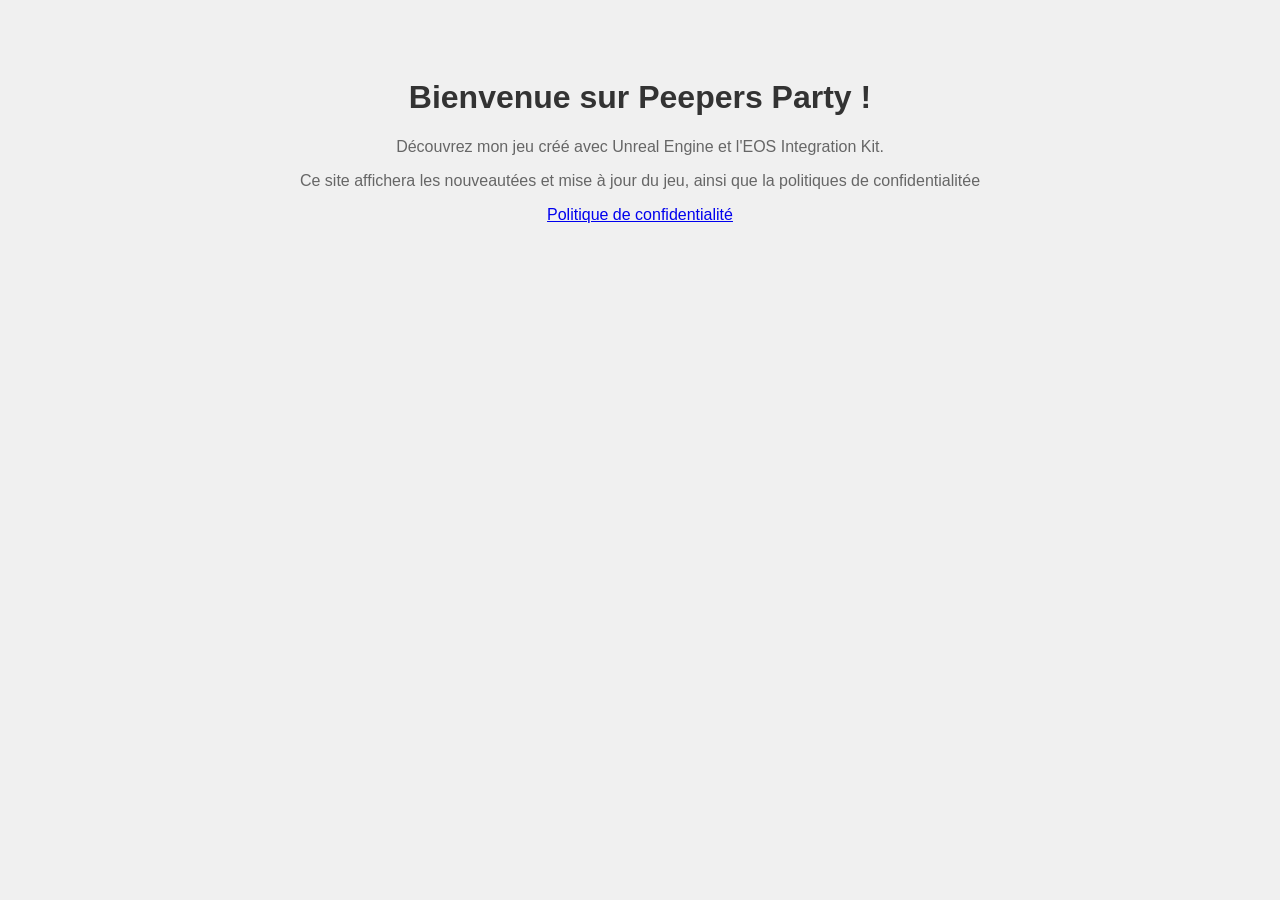
==== index.html @ 435159b9 "Update index.html" ====
<!DOCTYPE html>
<html>
<head>
    <title>Peepers Party BETA ACCESS</title>
    <meta charset="UTF-8">
    <style>
        body { font-family: Arial, sans-serif; text-align: center; padding: 50px; background-color: #f0f0f0; }
        h1 { color: #333; }
        p { color: #666; }
    </style>
</head>
<body>
    <h1>Bienvenue sur Peepers Party !</h1>
    <p>Découvrez mon jeu créé avec Unreal Engine et l'EOS Integration Kit.</p>
    <p>Ce site affichera les nouveautées et mise à jour du jeu, ainsi que la politiques de confidentialitée </p>
    <p><a href="/privacy-policy.html">Politique de confidentialité</a></p>
</body>
</html>
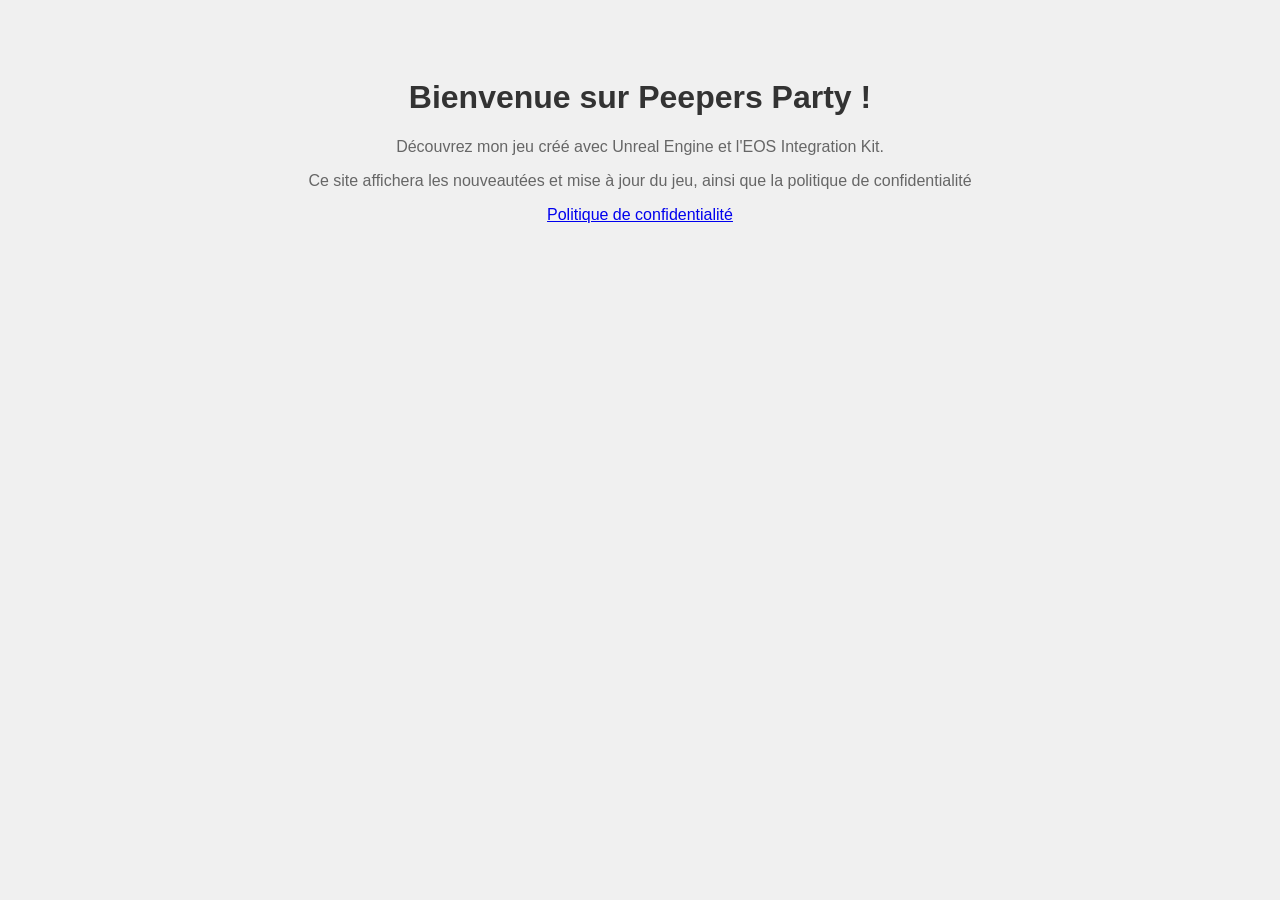
==== commit 8c20d89c: "Fix typo in privacy policy description" ====
--- a/index.html
+++ b/index.html
@@ -12,7 +12,7 @@
 <body>
     <h1>Bienvenue sur Peepers Party !</h1>
     <p>Découvrez mon jeu créé avec Unreal Engine et l'EOS Integration Kit.</p>
-    <p>Ce site affichera les nouveautées et mise à jour du jeu, ainsi que la politiques de confidentialitée </p>
+    <p>Ce site affichera les nouveautées et mise à jour du jeu, ainsi que la politique de confidentialité </p>
     <p><a href="/privacy-policy.html">Politique de confidentialité</a></p>
 </body>
 </html>
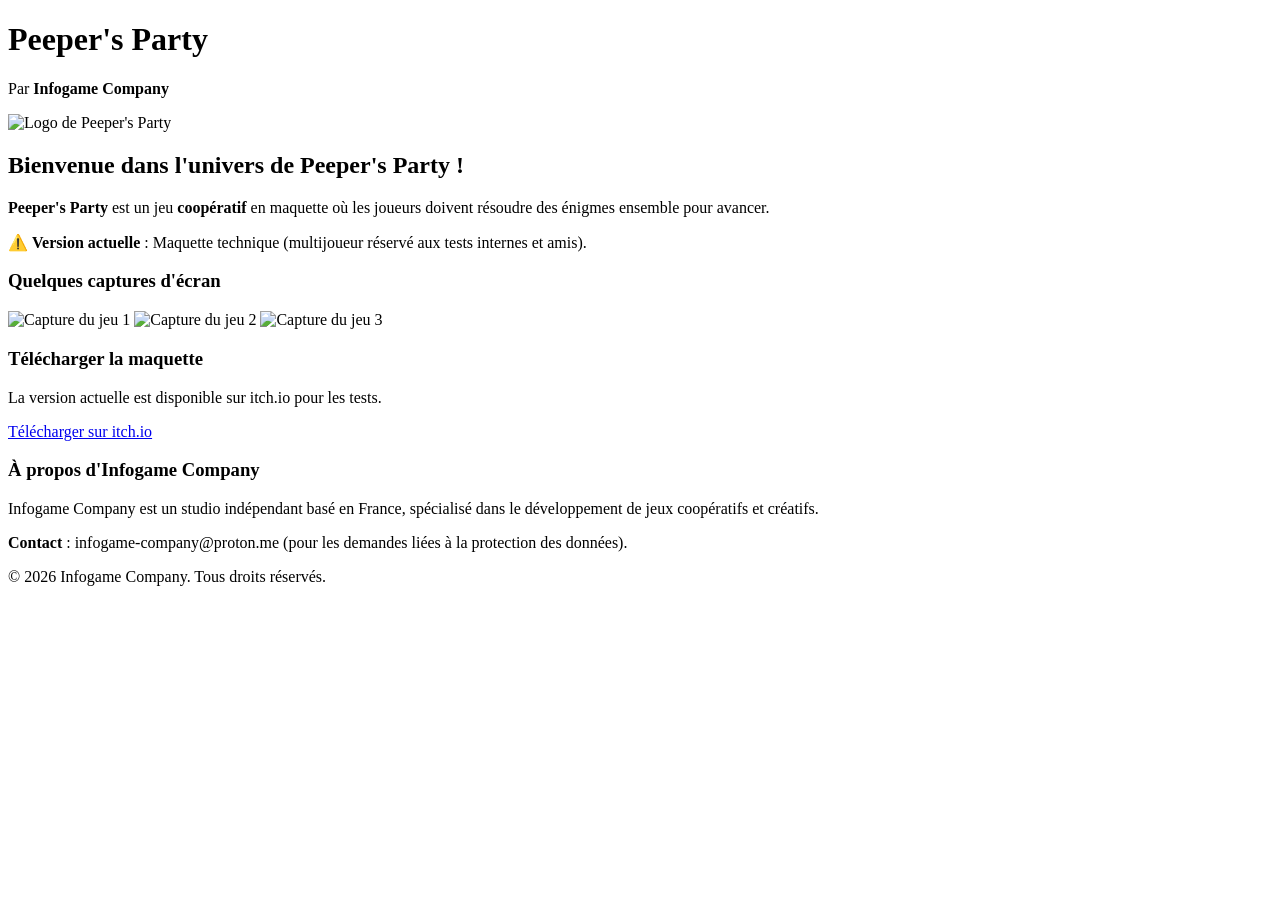
==== commit a483d098: "Revise index.html for Peeper's Party launch Updated the HTML structure and content for Peeper's Part" ====
--- a/index.html
+++ b/index.html
@@ -1,18 +1,58 @@
 <!DOCTYPE html>
-<html>
+<html lang="fr">
 <head>
-    <title>Peepers Party BETA ACCESS</title>
     <meta charset="UTF-8">
-    <style>
-        body { font-family: Arial, sans-serif; text-align: center; padding: 50px; background-color: #f0f0f0; }
-        h1 { color: #333; }
-        p { color: #666; }
-    </style>
+    <meta name="viewport" content="width=device-width, initial-scale=1.0">
+    <title>Peeper's Party - Infogame Company</title>
+    <link rel="stylesheet" href="style.css">
+    <meta name="description" content="Peeper's Party est un jeu multijoueur coopératif en maquette. Découvrez une aventure colorée où l'objectif est de résoudre des énigmes en équipe !">
 </head>
 <body>
-    <h1>Bienvenue sur Peepers Party !</h1>
-    <p>Découvrez mon jeu créé avec Unreal Engine et l'EOS Integration Kit.</p>
-    <p>Ce site affichera les nouveautées et mise à jour du jeu, ainsi que la politique de confidentialité </p>
-    <p><a href="/privacy-policy.html">Politique de confidentialité</a></p>
+    <header>
+        <h1>Peeper's Party</h1>
+        <p class="subtitle">Par <strong>Infogame Company</strong></p>
+    </header>
+
+    <main>
+        <section class="hero">
+            <img src="images/logo.png" alt="Logo de Peeper's Party" class="logo">
+            <h2>Bienvenue dans l'univers de Peeper's Party !</h2>
+            <p>
+                <strong>Peeper's Party</strong> est un jeu <strong>coopératif</strong> en maquette où les joueurs doivent résoudre des énigmes ensemble pour avancer.
+            </p>
+            <p>
+                ⚠️ <strong>Version actuelle</strong> : Maquette technique (multijoueur réservé aux tests internes et amis).
+            </p>
+        </section>
+
+        <section class="screenshots">
+            <h3>Quelques captures d'écran</h3>
+            <div class="gallery">
+                <img src="images/screenshot1.png" alt="Capture du jeu 1">
+                <img src="images/screenshot2.png" alt="Capture du jeu 2">
+                <img src="images/screenshot3.png" alt="Capture du jeu 3">
+            </div>
+        </section>
+
+        <section class="download">
+            <h3>Télécharger la maquette</h3>
+            <p>La version actuelle est disponible sur itch.io pour les tests.</p>
+            <a href="https://infogame-company.itch.io/peepers-party" class="btn">Télécharger sur itch.io</a>
+        </section>
+
+        <section class="about">
+            <h3>À propos d'Infogame Company</h3>
+            <p>
+                Infogame Company est un studio indépendant basé en France, spécialisé dans le développement de jeux coopératifs et créatifs.
+            </p>
+            <p>
+                <strong>Contact</strong> : infogame-company@proton.me (pour les demandes liées à la protection des données).
+            </p>
+        </section>
+    </main>
+
+    <footer>
+        <p>© 2026 Infogame Company. Tous droits réservés.</p>
+    </footer>
 </body>
 </html>
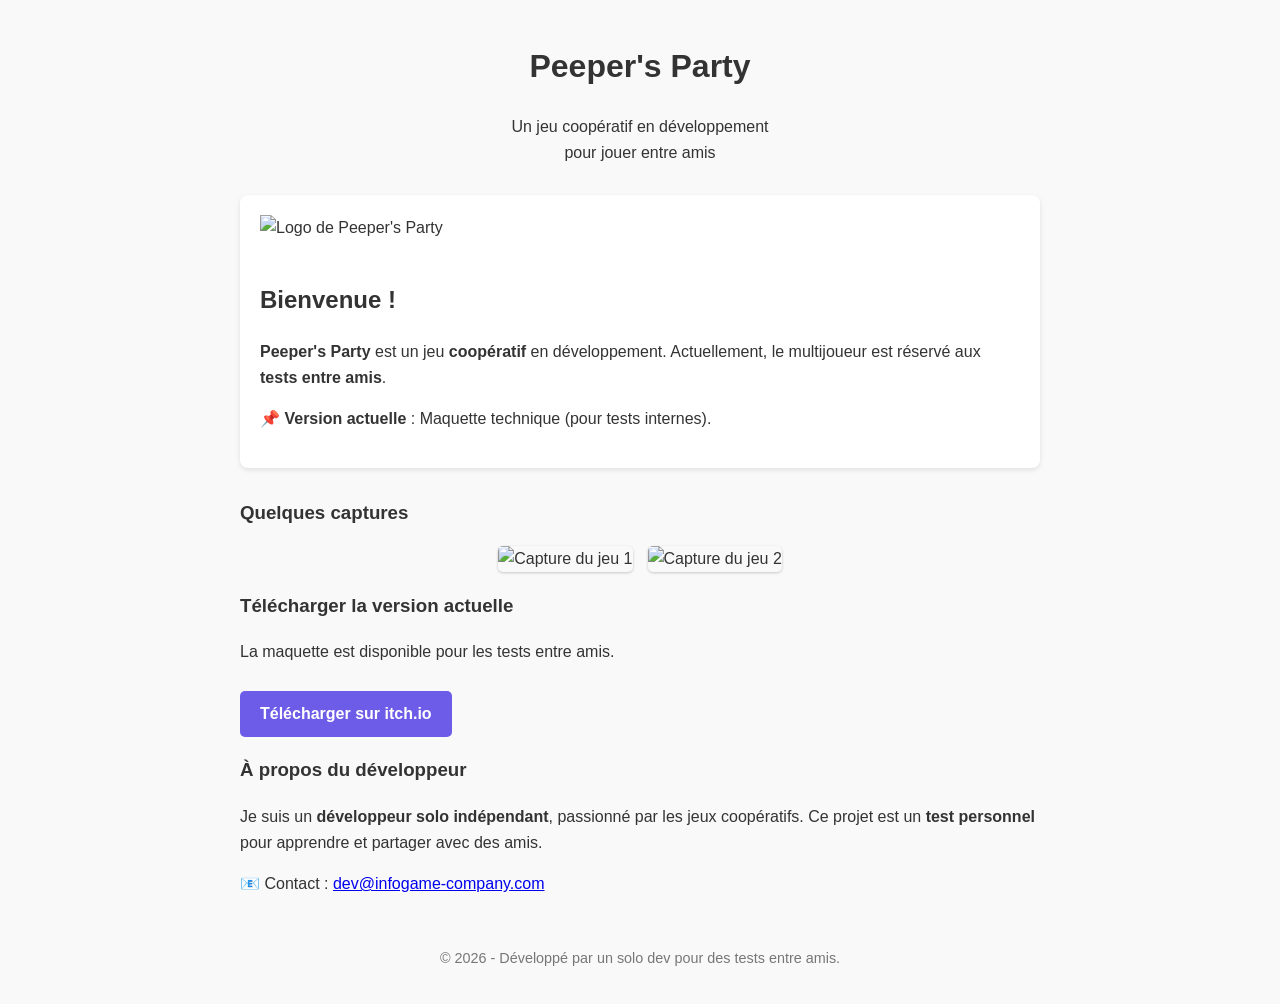
==== commit 3a0700f2: "Revise game details for solo play emphasis Updated the title, meta description, and various text ele" ====
--- a/index.html
+++ b/index.html
@@ -3,56 +3,57 @@
 <head>
     <meta charset="UTF-8">
     <meta name="viewport" content="width=device-width, initial-scale=1.0">
-    <title>Peeper's Party - Infogame Company</title>
+    <title>Peeper's Party - Un jeu solo pour jouer entre amis</title>
     <link rel="stylesheet" href="style.css">
-    <meta name="description" content="Peeper's Party est un jeu multijoueur coopératif en maquette. Découvrez une aventure colorée où l'objectif est de résoudre des énigmes en équipe !">
+    <meta name="description" content="Peeper's Party est un jeu coopératif en développement. Télécharge la version actuelle pour jouer entre amis !">
 </head>
 <body>
     <header>
         <h1>Peeper's Party</h1>
-        <p class="subtitle">Par <strong>Infogame Company</strong></p>
+        <p class="subtitle">Un jeu coopératif en développement<br>pour jouer entre amis</p>
     </header>
 
     <main>
         <section class="hero">
             <img src="images/logo.png" alt="Logo de Peeper's Party" class="logo">
-            <h2>Bienvenue dans l'univers de Peeper's Party !</h2>
+            <h2>Bienvenue !</h2>
             <p>
-                <strong>Peeper's Party</strong> est un jeu <strong>coopératif</strong> en maquette où les joueurs doivent résoudre des énigmes ensemble pour avancer.
+                <strong>Peeper's Party</strong> est un jeu <strong>coopératif</strong> en développement.
+                Actuellement, le multijoueur est réservé aux <strong>tests entre amis</strong>.
             </p>
             <p>
-                ⚠️ <strong>Version actuelle</strong> : Maquette technique (multijoueur réservé aux tests internes et amis).
+                📌 <strong>Version actuelle</strong> : Maquette technique (pour tests internes).
             </p>
         </section>
 
         <section class="screenshots">
-            <h3>Quelques captures d'écran</h3>
+            <h3>Quelques captures</h3>
             <div class="gallery">
                 <img src="images/screenshot1.png" alt="Capture du jeu 1">
                 <img src="images/screenshot2.png" alt="Capture du jeu 2">
-                <img src="images/screenshot3.png" alt="Capture du jeu 3">
             </div>
         </section>
 
         <section class="download">
-            <h3>Télécharger la maquette</h3>
-            <p>La version actuelle est disponible sur itch.io pour les tests.</p>
+            <h3>Télécharger la version actuelle</h3>
+            <p>La maquette est disponible pour les tests entre amis.</p>
             <a href="https://infogame-company.itch.io/peepers-party" class="btn">Télécharger sur itch.io</a>
         </section>
 
         <section class="about">
-            <h3>À propos d'Infogame Company</h3>
+            <h3>À propos du développeur</h3>
             <p>
-                Infogame Company est un studio indépendant basé en France, spécialisé dans le développement de jeux coopératifs et créatifs.
+                Je suis un <strong>développeur solo indépendant</strong>, passionné par les jeux coopératifs.
+                Ce projet est un <strong>test personnel</strong> pour apprendre et partager avec des amis.
             </p>
             <p>
-                <strong>Contact</strong> : infogame-company@proton.me (pour les demandes liées à la protection des données).
+                📧 Contact : <a href="mailto:dev@infogame-company.com">dev@infogame-company.com</a>
             </p>
         </section>
     </main>
 
     <footer>
-        <p>© 2026 Infogame Company. Tous droits réservés.</p>
+        <p>© 2026 - Développé par un solo dev pour des tests entre amis.</p>
     </footer>
 </body>
 </html>
--- a/style.css
+++ b/style.css
@@ -0,0 +1,64 @@
+/* style.css */
+body {
+    font-family: 'Arial', sans-serif;
+    line-height: 1.6;
+    color: #333;
+    max-width: 800px;
+    margin: 0 auto;
+    padding: 20px;
+    background-color: #f9f9f9;
+}
+
+header {
+    text-align: center;
+    margin-bottom: 30px;
+}
+
+.logo {
+    max-width: 200px;
+    margin-bottom: 20px;
+}
+
+.hero {
+    background-color: #fff;
+    padding: 20px;
+    border-radius: 8px;
+    box-shadow: 0 2px 5px rgba(0,0,0,0.1);
+    margin-bottom: 30px;
+}
+
+.gallery {
+    display: flex;
+    flex-wrap: wrap;
+    gap: 15px;
+    justify-content: center;
+}
+
+.gallery img {
+    max-width: 250px;
+    border-radius: 5px;
+    box-shadow: 0 1px 3px rgba(0,0,0,0.2);
+}
+
+.btn {
+    display: inline-block;
+    background-color: #6c5ce7;
+    color: white;
+    padding: 10px 20px;
+    text-decoration: none;
+    border-radius: 5px;
+    font-weight: bold;
+    margin-top: 10px;
+    transition: background-color 0.3s;
+}
+
+.btn:hover {
+    background-color: #5649c0;
+}
+
+footer {
+    text-align: center;
+    margin-top: 50px;
+    color: #777;
+    font-size: 0.9em;
+}
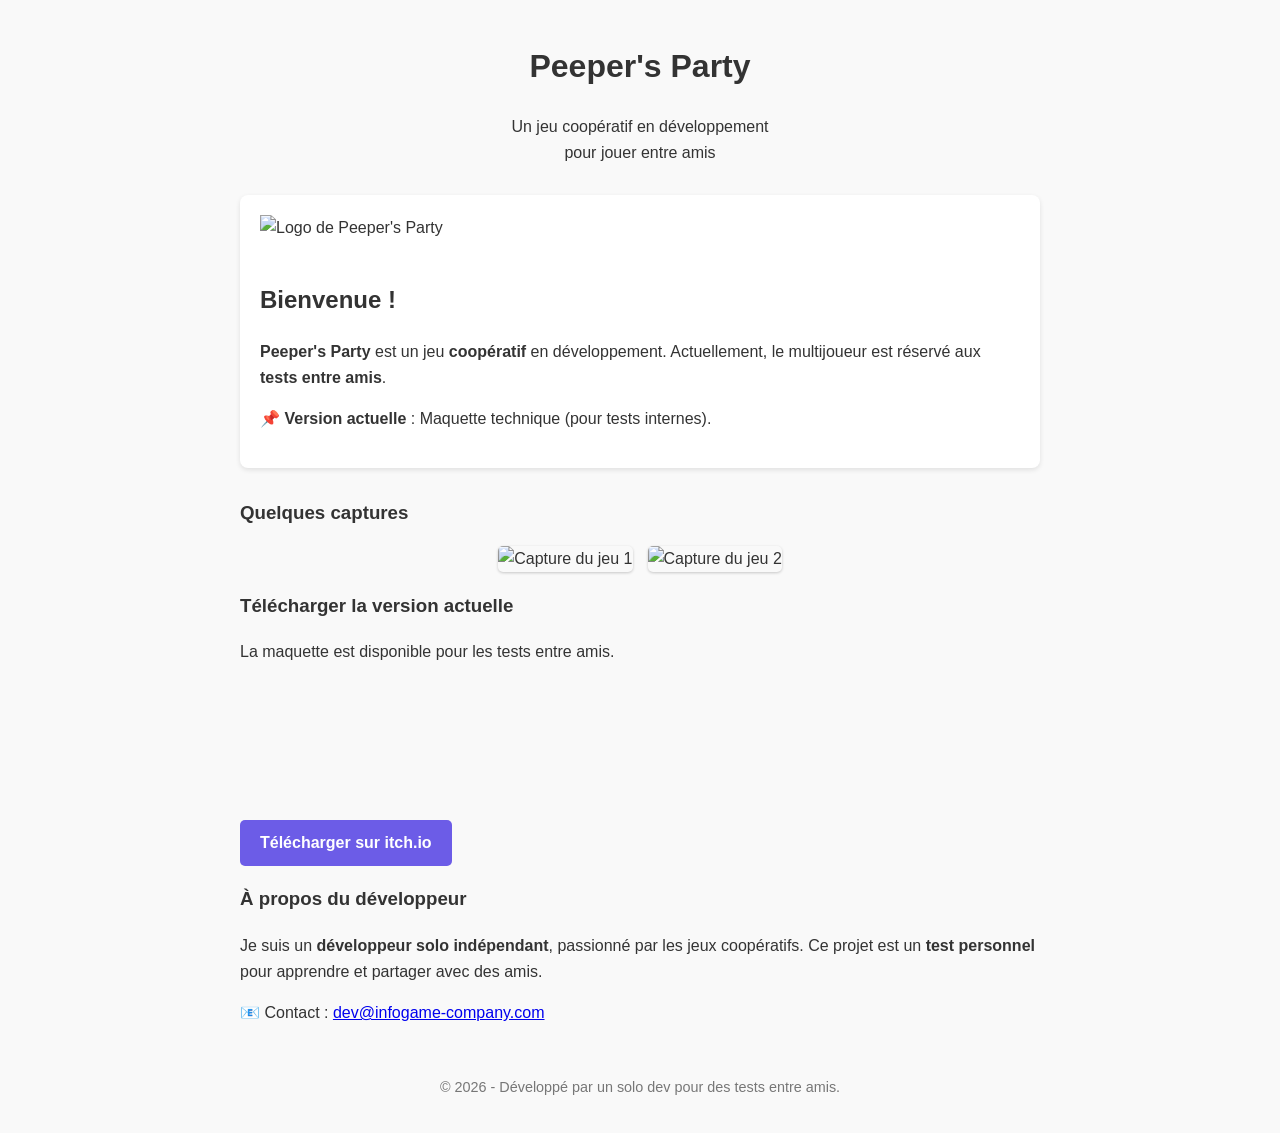
==== commit 89a93910: "Update index.html" ====
--- a/index.html
+++ b/index.html
@@ -38,6 +38,7 @@
             <h3>Télécharger la version actuelle</h3>
             <p>La maquette est disponible pour les tests entre amis.</p>
             <a href="https://infogame-company.itch.io/peepers-party" class="btn">Télécharger sur itch.io</a>
+            <iframe frameborder="0" src="https://itch.io/embed/4662168?linkback=true" width="552" height="167"><a href="https://bready131313.itch.io/peepers-party">Peepers Party by Bready131313</a></iframe>
         </section>
 
         <section class="about">
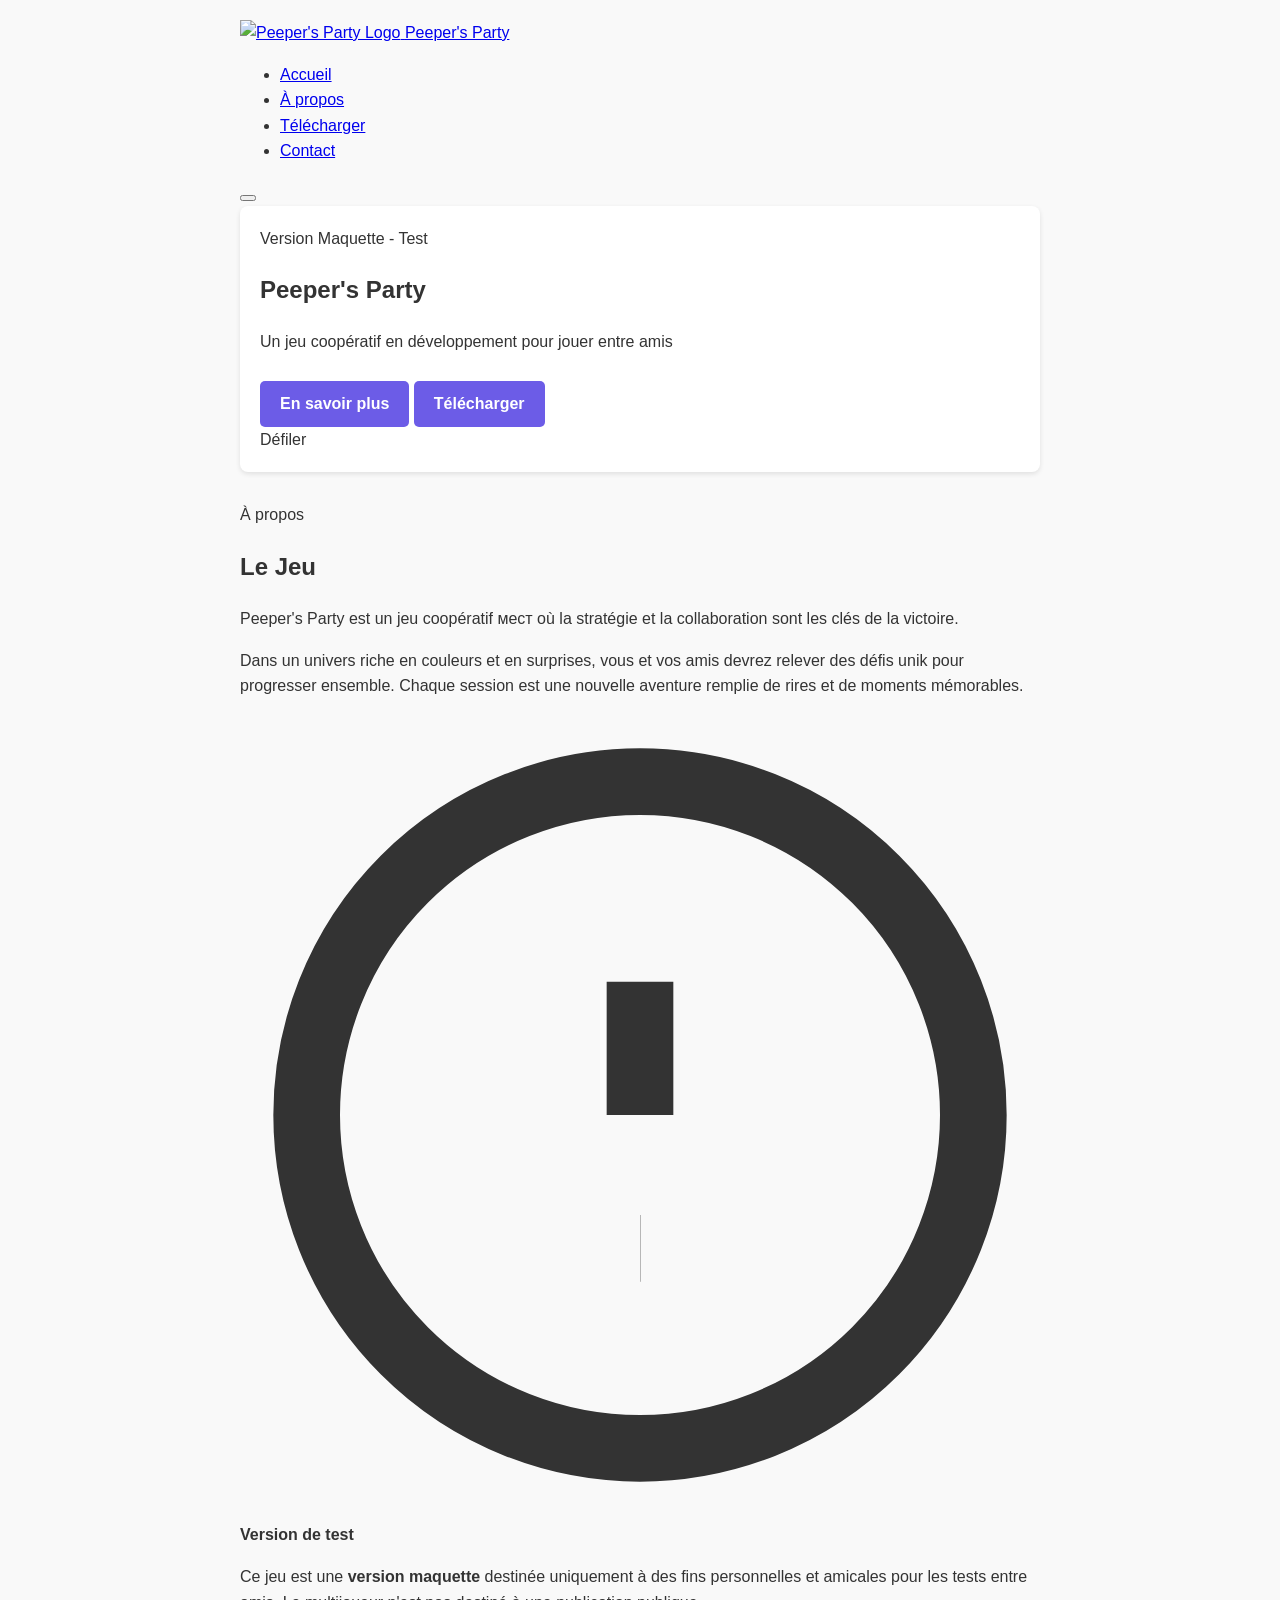
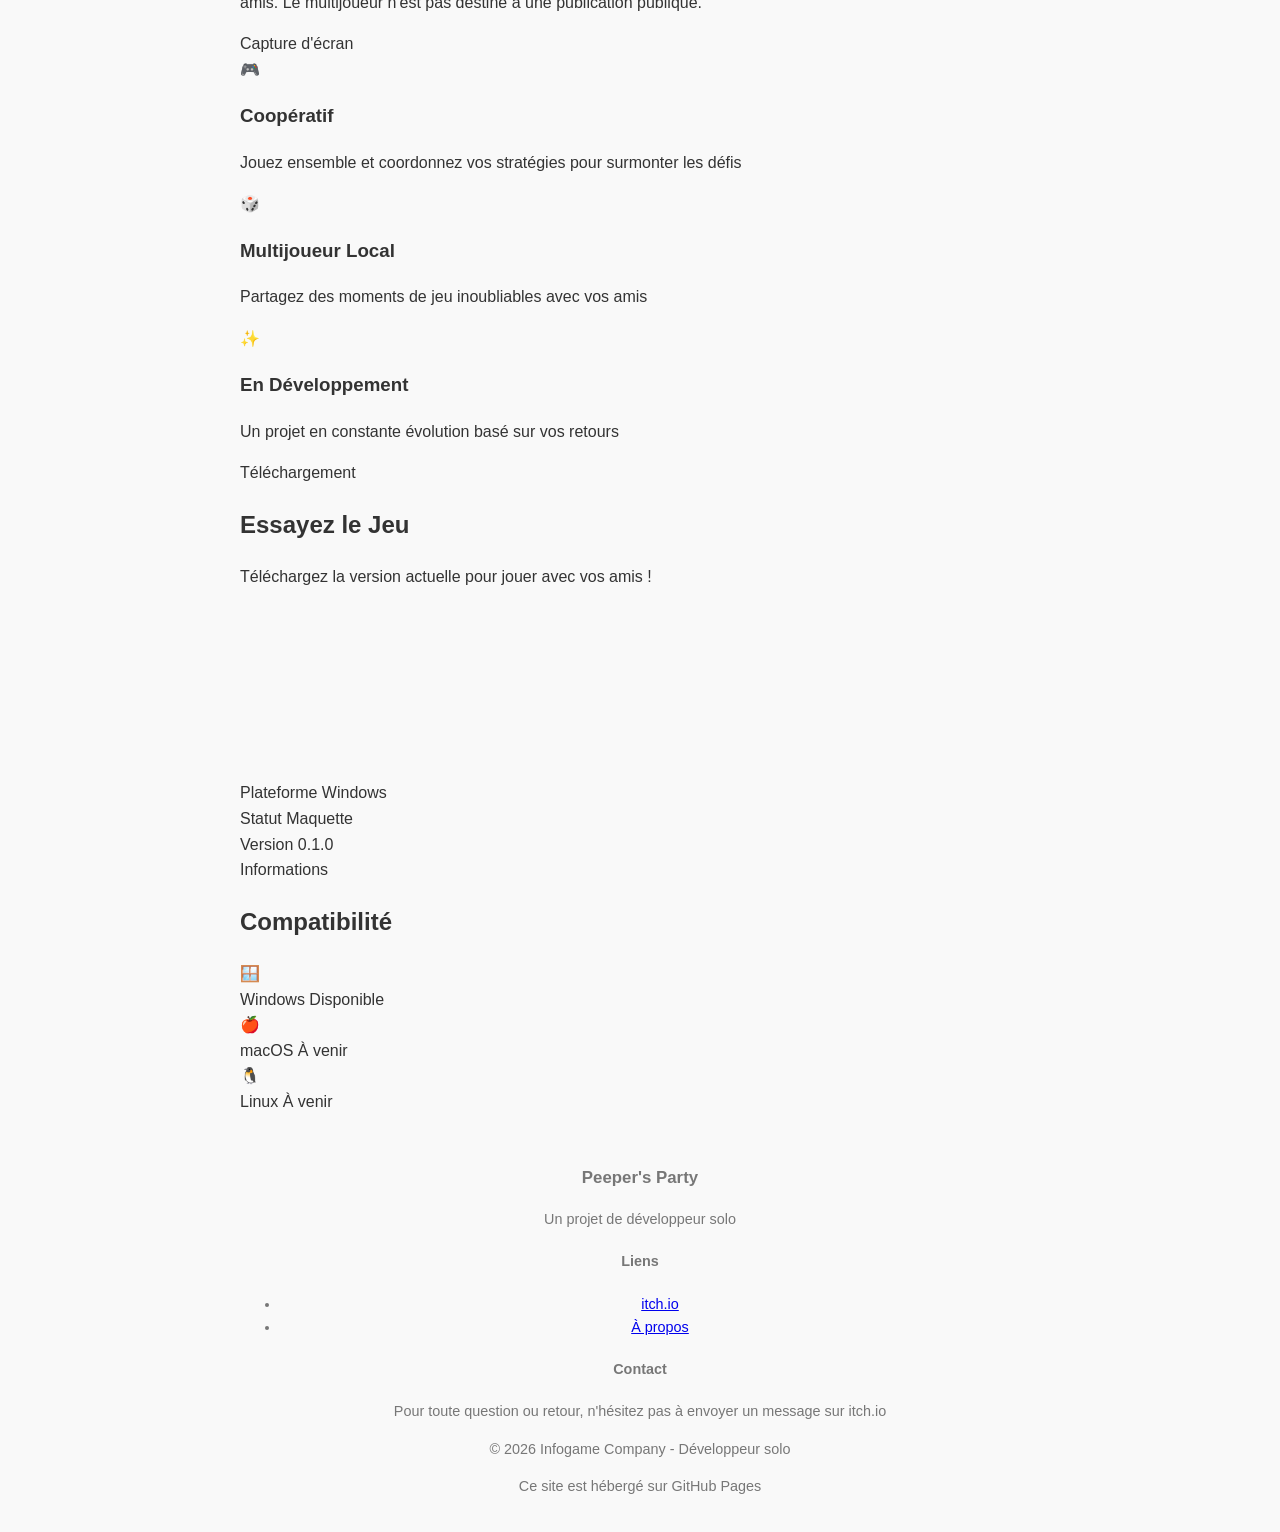
==== commit 789d5f6e: "Update title and restructure HTML layout" ====
--- a/index.html
+++ b/index.html
@@ -3,58 +3,224 @@
 <head>
     <meta charset="UTF-8">
     <meta name="viewport" content="width=device-width, initial-scale=1.0">
-    <title>Peeper's Party - Un jeu solo pour jouer entre amis</title>
+    <title>Peeper's Party - Jeu Cooperatif</title>
     <link rel="stylesheet" href="style.css">
-    <meta name="description" content="Peeper's Party est un jeu coopératif en développement. Télécharge la version actuelle pour jouer entre amis !">
+    <link rel="preconnect" href="https://fonts.googleapis.com">
+    <link rel="preconnect" href="https://fonts.gstatic.com" crossorigin>
+    <link href="https://fonts.googleapis.com/css2?family=Cinzel:wght@400;600;700&family=Crimson+Text:ital,wght@0,400;0,600;1,400&display=swap" rel="stylesheet">
+    <link rel="icon" type="image/png" href="images/logo.png">
 </head>
 <body>
-    <header>
-        <h1>Peeper's Party</h1>
-        <p class="subtitle">Un jeu coopératif en développement<br>pour jouer entre amis</p>
-    </header>
-
-    <main>
-        <section class="hero">
-            <img src="images/logo.png" alt="Logo de Peeper's Party" class="logo">
-            <h2>Bienvenue !</h2>
-            <p>
-                <strong>Peeper's Party</strong> est un jeu <strong>coopératif</strong> en développement.
-                Actuellement, le multijoueur est réservé aux <strong>tests entre amis</strong>.
-            </p>
-            <p>
-                📌 <strong>Version actuelle</strong> : Maquette technique (pour tests internes).
-            </p>
-        </section>
-
-        <section class="screenshots">
-            <h3>Quelques captures</h3>
-            <div class="gallery">
-                <img src="images/screenshot1.png" alt="Capture du jeu 1">
-                <img src="images/screenshot2.png" alt="Capture du jeu 2">
-            </div>
-        </section>
-
-        <section class="download">
-            <h3>Télécharger la version actuelle</h3>
-            <p>La maquette est disponible pour les tests entre amis.</p>
-            <a href="https://infogame-company.itch.io/peepers-party" class="btn">Télécharger sur itch.io</a>
-            <iframe frameborder="0" src="https://itch.io/embed/4662168?linkback=true" width="552" height="167"><a href="https://bready131313.itch.io/peepers-party">Peepers Party by Bready131313</a></iframe>
-        </section>
-
-        <section class="about">
-            <h3>À propos du développeur</h3>
-            <p>
-                Je suis un <strong>développeur solo indépendant</strong>, passionné par les jeux coopératifs.
-                Ce projet est un <strong>test personnel</strong> pour apprendre et partager avec des amis.
-            </p>
-            <p>
-                📧 Contact : <a href="mailto:dev@infogame-company.com">dev@infogame-company.com</a>
-            </p>
-        </section>
-    </main>
-
-    <footer>
-        <p>© 2026 - Développé par un solo dev pour des tests entre amis.</p>
+    <!-- Navigation -->
+    <nav class="navbar">
+        <div class="nav-container">
+            <a href="#" class="logo">
+                <img src="images/logo.png" alt="Peeper's Party Logo" class="logo-img">
+                <span class="logo-text">Peeper's Party</span>
+            </a>
+            <ul class="nav-menu">
+                <li><a href="#accueil" class="nav-link">Accueil</a></li>
+                <li><a href="#a-propos" class="nav-link">À propos</a></li>
+                <li><a href="#telecharger" class="nav-link">Télécharger</a></li>
+                <li><a href="#contact" class="nav-link">Contact</a></li>
+            </ul>
+            <button class="nav-toggle" aria-label="Menu">
+                <span></span>
+                <span></span>
+                <span></span>
+            </button>
+        </div>
+    </nav>
+
+    <!-- Hero Section -->
+    <section id="accueil" class="hero">
+        <div class="hero-overlay"></div>
+        <div class="hero-content">
+            <div class="hero-badge">Version Maquette - Test</div>
+            <h1 class="hero-title">Peeper's Party</h1>
+            <p class="hero-subtitle">Un jeu coopératif en développement pour jouer entre amis</p>
+            <div class="hero-cta">
+                <a href="#a-propos" class="btn btn-primary">En savoir plus</a>
+                <a href="#telecharger" class="btn btn-secondary">Télécharger</a>
+            </div>
+        </div>
+        <div class="hero-scroll">
+            <span>Défiler</span>
+            <div class="scroll-indicator"></div>
+        </div>
+    </section>
+
+    <!-- À propos Section -->
+    <section id="a-propos" class="section about">
+        <div class="container">
+            <div class="section-header">
+                <span class="section-tag">À propos</span>
+                <h2 class="section-title">Le Jeu</h2>
+            </div>
+            <div class="about-content">
+                <div class="about-text">
+                    <p class="lead">Peeper's Party est un jeu coopératif мест où la stratégie et la collaboration sont les clés de la victoire.</p>
+                    <p>Dans un univers riche en couleurs et en surprises, vous et vos amis devrez relever des défis unik pour progresser ensemble. Chaque session est une nouvelle aventure remplie de rires et de moments mémorables.</p>
+                    <div class="about-notice">
+                        <svg class="notice-icon" viewBox="0 0 24 24" fill="none" stroke="currentColor" stroke-width="2">
+                            <circle cx="12" cy="12" r="10"/>
+                            <line x1="12" y1="8" x2="12" y2="12"/>
+                            <line x1="12" y1="16" x2="12.01" y2="16"/>
+                        </svg>
+                        <div>
+                            <strong>Version de test</strong>
+                            <p>Ce jeu est une <strong>version maquette</strong> destinée uniquement à des fins personnelles et amicales pour les tests entre amis. Le multijoueur n'est pas destiné à une publication publique.</p>
+                        </div>
+                    </div>
+                </div>
+                <div class="about-image">
+                    <img src="images/screenshot1.jpg" alt="Gameplay Peeper's Party" onerror="this.style.display='none'">
+                    <div class="image-placeholder">
+                        <span>Capture d'écran</span>
+                    </div>
+                </div>
+            </div>
+            <div class="features">
+                <div class="feature-card">
+                    <div class="feature-icon">🎮</div>
+                    <h3>Coopératif</h3>
+                    <p>Jouez ensemble et coordonnez vos stratégies pour surmonter les défis</p>
+                </div>
+                <div class="feature-card">
+                    <div class="feature-icon">🎲</div>
+                    <h3>Multijoueur Local</h3>
+                    <p>Partagez des moments de jeu inoubliables avec vos amis</p>
+                </div>
+                <div class="feature-card">
+                    <div class="feature-icon">✨</div>
+                    <h3>En Développement</h3>
+                    <p>Un projet en constante évolution basé sur vos retours</p>
+                </div>
+            </div>
+        </div>
+    </section>
+
+    <!-- Télécharger Section -->
+    <section id="telecharger" class="section download">
+        <div class="container">
+            <div class="section-header">
+                <span class="section-tag">Téléchargement</span>
+                <h2 class="section-title">Essayez le Jeu</h2>
+            </div>
+            <div class="download-content">
+                <p class="download-intro">Téléchargez la version actuelle pour jouer avec vos amis !</p>
+                <div class="itch-embed">
+                    <iframe frameborder="0" src="https://itch.io/embed/4662168?linkback=true" width="552" height="167">
+                        <a href="https://bready131313.itch.io/peepers-party">Peepers Party by Bready131313</a>
+                    </iframe>
+                </div>
+                <div class="download-info">
+                    <div class="info-item">
+                        <span class="info-label">Plateforme</span>
+                        <span class="info-value">Windows</span>
+                    </div>
+                    <div class="info-item">
+                        <span class="info-label">Statut</span>
+                        <span class="info-value">Maquette</span>
+                    </div>
+                    <div class="info-item">
+                        <span class="info-label">Version</span>
+                        <span class="info-value">0.1.0</span>
+                    </div>
+                </div>
+            </div>
+        </div>
+    </section>
+
+    <!-- Plateformes Section -->
+    <section class="section platforms">
+        <div class="container">
+            <div class="section-header">
+                <span class="section-tag">Informations</span>
+                <h2 class="section-title">Compatibilité</h2>
+            </div>
+            <div class="platforms-grid">
+                <div class="platform-item">
+                    <div class="platform-icon">🪟</div>
+                    <span class="platform-name">Windows</span>
+                    <span class="platform-status">Disponible</span>
+                </div>
+                <div class="platform-item">
+                    <div class="platform-icon">🍎</div>
+                    <span class="platform-name">macOS</span>
+                    <span class="platform-status">À venir</span>
+                </div>
+                <div class="platform-item">
+                    <div class="platform-icon">🐧</div>
+                    <span class="platform-name">Linux</span>
+                    <span class="platform-status">À venir</span>
+                </div>
+            </div>
+        </div>
+    </section>
+
+    <!-- Contact / Footer -->
+    <footer id="contact" class="footer">
+        <div class="container">
+            <div class="footer-content">
+                <div class="footer-brand">
+                    <img src="images/logo.png" alt="Logo" class="footer-logo" onerror="this.style.display='none'">
+                    <h3>Peeper's Party</h3>
+                    <p>Un projet de développeur solo</p>
+                </div>
+                <div class="footer-links">
+                    <h4>Liens</h4>
+                    <ul>
+                        <li><a href="https://bready131313.itch.io/peepers-party" target="_blank">itch.io</a></li>
+                        <li><a href="#a-propos">À propos</a></li>
+                    </ul>
+                </div>
+                <div class="footer-contact">
+                    <h4>Contact</h4>
+                    <p>Pour toute question ou retour, n'hésitez pas à envoyer un message sur itch.io</p>
+                </div>
+            </div>
+            <div class="footer-bottom">
+                <p>© 2026 Infogame Company - Développeur solo</p>
+                <p class="footer-note">Ce site est hébergé sur GitHub Pages</p>
+            </div>
+        </div>
     </footer>
+
+    <script>
+        // Navigation mobile toggle
+        const navToggle = document.querySelector('.nav-toggle');
+        const navMenu = document.querySelector('.nav-menu');
+        
+        navToggle.addEventListener('click', () => {
+            navMenu.classList.toggle('active');
+            navToggle.classList.toggle('active');
+        });
+
+        // Smooth scroll pour les liens
+        document.querySelectorAll('a[href^="#"]').forEach(anchor => {
+            anchor.addEventListener('click', function(e) {
+                e.preventDefault();
+                const target = document.querySelector(this.getAttribute('href'));
+                if(target) {
+                    target.scrollIntoView({
+                        behavior: 'smooth',
+                        block: 'start'
+                    });
+                }
+            });
+        });
+
+        // Navbar scroll effect
+        window.addEventListener('scroll', () => {
+            const navbar = document.querySelector('.navbar');
+            if(window.scrollY > 50) {
+                navbar.classList('scrolled');
+            } else {
+                navbar.classList.remove('scrolled');
+            }
+        });
+    </script>
+<script defer src="https://static.cloudflareinsights.com/beacon.min.js/v833ccba57c9e4d2798f2e76cebdd09a11778172276447" integrity="sha512-57MDmcccJXYtNnH+ZiBwzC4jb2rvgVCEokYN+L/nLlmO8rfYT/gIpW2A569iJ/3b+0UEasghjuZH/ma3wIs/EQ==" data-cf-beacon='{"version":"2024.11.0","token":"8607d2a720d14b038279025b2b5a82e5","server_timing":{"name":{"cfCacheStatus":true,"cfEdge":true,"cfExtPri":true,"cfL4":true,"cfOrigin":true,"cfSpeedBrain":true},"location_startswith":null}}' crossorigin="anonymous"></script>
 </body>
 </html>
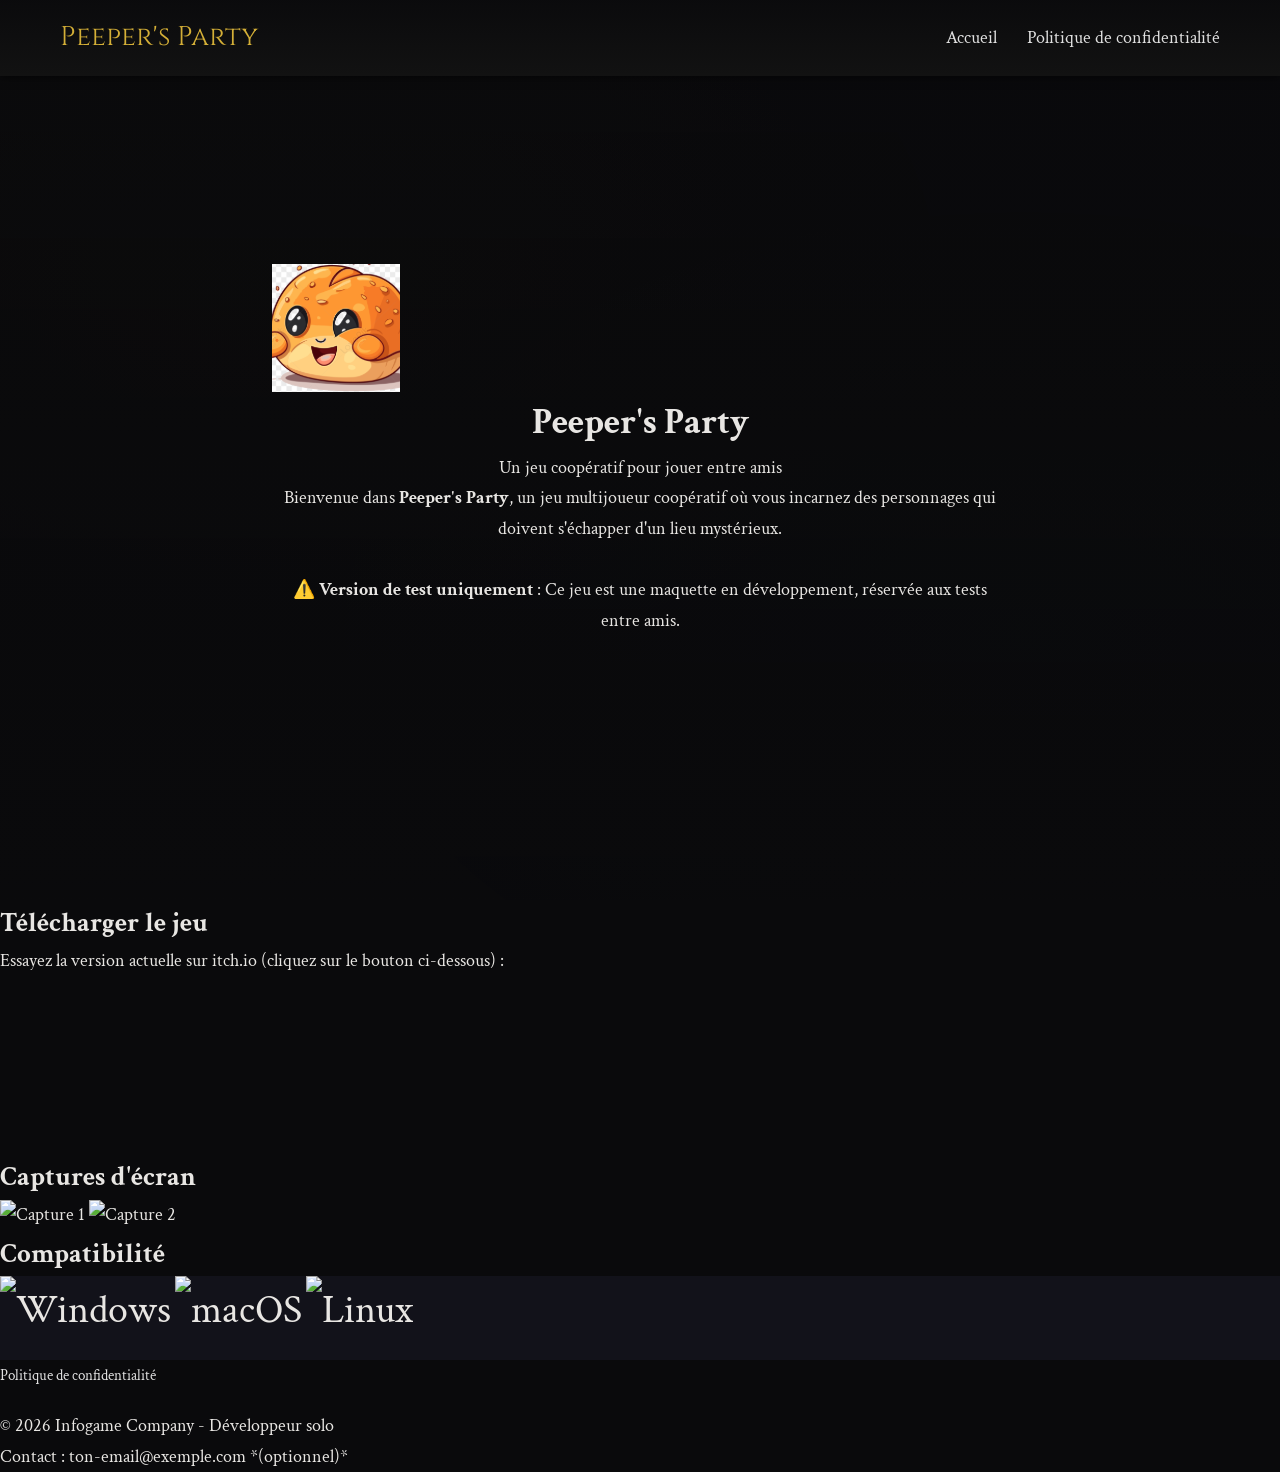
==== commit e4e3bb8e: "update" ====
--- a/index.html
+++ b/index.html
@@ -3,224 +3,71 @@
 <head>
     <meta charset="UTF-8">
     <meta name="viewport" content="width=device-width, initial-scale=1.0">
-    <title>Peeper's Party - Jeu Cooperatif</title>
+    <title>Peeper's Party - Infogame Company</title>
     <link rel="stylesheet" href="style.css">
-    <link rel="preconnect" href="https://fonts.googleapis.com">
-    <link rel="preconnect" href="https://fonts.gstatic.com" crossorigin>
-    <link href="https://fonts.googleapis.com/css2?family=Cinzel:wght@400;600;700&family=Crimson+Text:ital,wght@0,400;0,600;1,400&display=swap" rel="stylesheet">
-    <link rel="icon" type="image/png" href="images/logo.png">
+    <link href="https://fonts.googleapis.com/css2?family=Cinzel:wght@400;700&family=Crimson+Text:wght@400;600&display=swap" rel="stylesheet">
 </head>
 <body>
-    <!-- Navigation -->
+    <!-- Menu de navigation -->
     <nav class="navbar">
-        <div class="nav-container">
-            <a href="#" class="logo">
-                <img src="images/logo.png" alt="Peeper's Party Logo" class="logo-img">
-                <span class="logo-text">Peeper's Party</span>
-            </a>
-            <ul class="nav-menu">
-                <li><a href="#accueil" class="nav-link">Accueil</a></li>
-                <li><a href="#a-propos" class="nav-link">À propos</a></li>
-                <li><a href="#telecharger" class="nav-link">Télécharger</a></li>
-                <li><a href="#contact" class="nav-link">Contact</a></li>
+        <div class="container">
+            <a href="index.html" class="logo-nav">Peeper's Party</a>
+            <ul class="nav-links">
+                <li><a href="index.html">Accueil</a></li>
+                <li><a href="privacy-policy.html">Politique de confidentialité</a></li>
             </ul>
-            <button class="nav-toggle" aria-label="Menu">
-                <span></span>
-                <span></span>
-                <span></span>
-            </button>
         </div>
     </nav>
 
     <!-- Hero Section -->
-    <section id="accueil" class="hero">
-        <div class="hero-overlay"></div>
+    <header class="hero">
         <div class="hero-content">
-            <div class="hero-badge">Version Maquette - Test</div>
-            <h1 class="hero-title">Peeper's Party</h1>
-            <p class="hero-subtitle">Un jeu coopératif en développement pour jouer entre amis</p>
-            <div class="hero-cta">
-                <a href="#a-propos" class="btn btn-primary">En savoir plus</a>
-                <a href="#telecharger" class="btn btn-secondary">Télécharger</a>
-            </div>
+            <img src="images/logo.png" alt="Logo Peeper's Party" class="logo">
+            <h1>Peeper's Party</h1>
+            <p class="subtitle">Un jeu coopératif pour jouer entre amis</p>
+            <p class="description">
+                Bienvenue dans <strong>Peeper's Party</strong>, un jeu multijoueur coopératif où vous incarnez des personnages qui doivent s'échapper d'un lieu mystérieux.
+                <br><br>
+                <strong>⚠️ Version de test uniquement</strong> : Ce jeu est une maquette en développement, réservée aux tests entre amis.
+            </p>
         </div>
-        <div class="hero-scroll">
-            <span>Défiler</span>
-            <div class="scroll-indicator"></div>
+    </header>
+
+    <!-- Section Téléchargement -->
+    <section class="download-section">
+        <h2>Télécharger le jeu</h2>
+        <p>Essayez la version actuelle sur itch.io (cliquez sur le bouton ci-dessous) :</p>
+        <div class="itch-widget">
+            <iframe frameborder="0" src="https://itch.io/embed/4662168?linkback=true" width="552" height="167"></iframe>
         </div>
     </section>
 
-    <!-- À propos Section -->
-    <section id="a-propos" class="section about">
-        <div class="container">
-            <div class="section-header">
-                <span class="section-tag">À propos</span>
-                <h2 class="section-title">Le Jeu</h2>
-            </div>
-            <div class="about-content">
-                <div class="about-text">
-                    <p class="lead">Peeper's Party est un jeu coopératif мест où la stratégie et la collaboration sont les clés de la victoire.</p>
-                    <p>Dans un univers riche en couleurs et en surprises, vous et vos amis devrez relever des défis unik pour progresser ensemble. Chaque session est une nouvelle aventure remplie de rires et de moments mémorables.</p>
-                    <div class="about-notice">
-                        <svg class="notice-icon" viewBox="0 0 24 24" fill="none" stroke="currentColor" stroke-width="2">
-                            <circle cx="12" cy="12" r="10"/>
-                            <line x1="12" y1="8" x2="12" y2="12"/>
-                            <line x1="12" y1="16" x2="12.01" y2="16"/>
-                        </svg>
-                        <div>
-                            <strong>Version de test</strong>
-                            <p>Ce jeu est une <strong>version maquette</strong> destinée uniquement à des fins personnelles et amicales pour les tests entre amis. Le multijoueur n'est pas destiné à une publication publique.</p>
-                        </div>
-                    </div>
-                </div>
-                <div class="about-image">
-                    <img src="images/screenshot1.jpg" alt="Gameplay Peeper's Party" onerror="this.style.display='none'">
-                    <div class="image-placeholder">
-                        <span>Capture d'écran</span>
-                    </div>
-                </div>
-            </div>
-            <div class="features">
-                <div class="feature-card">
-                    <div class="feature-icon">🎮</div>
-                    <h3>Coopératif</h3>
-                    <p>Jouez ensemble et coordonnez vos stratégies pour surmonter les défis</p>
-                </div>
-                <div class="feature-card">
-                    <div class="feature-icon">🎲</div>
-                    <h3>Multijoueur Local</h3>
-                    <p>Partagez des moments de jeu inoubliables avec vos amis</p>
-                </div>
-                <div class="feature-card">
-                    <div class="feature-icon">✨</div>
-                    <h3>En Développement</h3>
-                    <p>Un projet en constante évolution basé sur vos retours</p>
-                </div>
-            </div>
+    <!-- Section Captures d'écran -->
+    <section class="screenshots">
+        <h2>Captures d'écran</h2>
+        <div class="gallery">
+            <img src="images/screenshot1.png" alt="Capture 1" class="screenshot">
+            <img src="images/screenshot2.png" alt="Capture 2" class="screenshot">
         </div>
     </section>
 
-    <!-- Télécharger Section -->
-    <section id="telecharger" class="section download">
-        <div class="container">
-            <div class="section-header">
-                <span class="section-tag">Téléchargement</span>
-                <h2 class="section-title">Essayez le Jeu</h2>
-            </div>
-            <div class="download-content">
-                <p class="download-intro">Téléchargez la version actuelle pour jouer avec vos amis !</p>
-                <div class="itch-embed">
-                    <iframe frameborder="0" src="https://itch.io/embed/4662168?linkback=true" width="552" height="167">
-                        <a href="https://bready131313.itch.io/peepers-party">Peepers Party by Bready131313</a>
-                    </iframe>
-                </div>
-                <div class="download-info">
-                    <div class="info-item">
-                        <span class="info-label">Plateforme</span>
-                        <span class="info-value">Windows</span>
-                    </div>
-                    <div class="info-item">
-                        <span class="info-label">Statut</span>
-                        <span class="info-value">Maquette</span>
-                    </div>
-                    <div class="info-item">
-                        <span class="info-label">Version</span>
-                        <span class="info-value">0.1.0</span>
-                    </div>
-                </div>
-            </div>
+    <!-- Section Compatibilité -->
+    <section class="compatibility">
+        <h2>Compatibilité</h2>
+        <div class="platforms">
+            <img src="images/windows.png" alt="Windows" class="platform-icon">
+            <img src="images/macos.png" alt="macOS" class="platform-icon">
+            <img src="images/linux.png" alt="Linux" class="platform-icon">
         </div>
     </section>
 
-    <!-- Plateformes Section -->
-    <section class="section platforms">
-        <div class="container">
-            <div class="section-header">
-                <span class="section-tag">Informations</span>
-                <h2 class="section-title">Compatibilité</h2>
-            </div>
-            <div class="platforms-grid">
-                <div class="platform-item">
-                    <div class="platform-icon">🪟</div>
-                    <span class="platform-name">Windows</span>
-                    <span class="platform-status">Disponible</span>
-                </div>
-                <div class="platform-item">
-                    <div class="platform-icon">🍎</div>
-                    <span class="platform-name">macOS</span>
-                    <span class="platform-status">À venir</span>
-                </div>
-                <div class="platform-item">
-                    <div class="platform-icon">🐧</div>
-                    <span class="platform-name">Linux</span>
-                    <span class="platform-status">À venir</span>
-                </div>
-            </div>
+    <!-- Footer -->
+    <footer>
+        <div class="footer-links">
+            <a href="privacy-policy.html">Politique de confidentialité</a>
         </div>
-    </section>
-
-    <!-- Contact / Footer -->
-    <footer id="contact" class="footer">
-        <div class="container">
-            <div class="footer-content">
-                <div class="footer-brand">
-                    <img src="images/logo.png" alt="Logo" class="footer-logo" onerror="this.style.display='none'">
-                    <h3>Peeper's Party</h3>
-                    <p>Un projet de développeur solo</p>
-                </div>
-                <div class="footer-links">
-                    <h4>Liens</h4>
-                    <ul>
-                        <li><a href="https://bready131313.itch.io/peepers-party" target="_blank">itch.io</a></li>
-                        <li><a href="#a-propos">À propos</a></li>
-                    </ul>
-                </div>
-                <div class="footer-contact">
-                    <h4>Contact</h4>
-                    <p>Pour toute question ou retour, n'hésitez pas à envoyer un message sur itch.io</p>
-                </div>
-            </div>
-            <div class="footer-bottom">
-                <p>© 2026 Infogame Company - Développeur solo</p>
-                <p class="footer-note">Ce site est hébergé sur GitHub Pages</p>
-            </div>
-        </div>
+        <p>© 2026 Infogame Company - Développeur solo</p>
+        <p>Contact : ton-email@exemple.com *(optionnel)*</p>
     </footer>
-
-    <script>
-        // Navigation mobile toggle
-        const navToggle = document.querySelector('.nav-toggle');
-        const navMenu = document.querySelector('.nav-menu');
-        
-        navToggle.addEventListener('click', () => {
-            navMenu.classList.toggle('active');
-            navToggle.classList.toggle('active');
-        });
-
-        // Smooth scroll pour les liens
-        document.querySelectorAll('a[href^="#"]').forEach(anchor => {
-            anchor.addEventListener('click', function(e) {
-                e.preventDefault();
-                const target = document.querySelector(this.getAttribute('href'));
-                if(target) {
-                    target.scrollIntoView({
-                        behavior: 'smooth',
-                        block: 'start'
-                    });
-                }
-            });
-        });
-
-        // Navbar scroll effect
-        window.addEventListener('scroll', () => {
-            const navbar = document.querySelector('.navbar');
-            if(window.scrollY > 50) {
-                navbar.classList('scrolled');
-            } else {
-                navbar.classList.remove('scrolled');
-            }
-        });
-    </script>
-<script defer src="https://static.cloudflareinsights.com/beacon.min.js/v833ccba57c9e4d2798f2e76cebdd09a11778172276447" integrity="sha512-57MDmcccJXYtNnH+ZiBwzC4jb2rvgVCEokYN+L/nLlmO8rfYT/gIpW2A569iJ/3b+0UEasghjuZH/ma3wIs/EQ==" data-cf-beacon='{"version":"2024.11.0","token":"8607d2a720d14b038279025b2b5a82e5","server_timing":{"name":{"cfCacheStatus":true,"cfEdge":true,"cfExtPri":true,"cfL4":true,"cfOrigin":true,"cfSpeedBrain":true},"location_startswith":null}}' crossorigin="anonymous"></script>
 </body>
 </html>
--- a/style.css
+++ b/style.css
@@ -1,64 +1,901 @@
-/* style.css */
+/* ========================================
+   Peeper's Party - Styles
+   Theme: Sombre, Elegant, Gaming
+   ======================================== */
+
+/* CSS Variables */
+:root {
+    --bg-primary: #0a0a0c;
+    --bg-secondary: #12121a;
+    --bg-tertiary: #1a1a24;
+    --bg-card: #16161f;
+    
+    --text-primary: #e8e6e3;
+    --text-secondary: #a0a0a0;
+    --text-muted: #6a6a6a;
+    
+    --accent-gold: #c9a227;
+    --accent-gold-light: #e8c547;
+    --accent-green: #4a7c59;
+    --accent-green-light: #5fa872;
+    
+    --border-color: #2a2a36;
+    --border-gold: #8b7355;
+    
+    --font-display: 'Cinzel', serif;
+    --font-body: 'Crimson Text', serif;
+    
+    --shadow-sm: 0 2px 8px rgba(0,0,0,0.3);
+    --shadow-md: 0 4px 20px rgba(0,0,0,0.4);
+    --shadow-lg: 0 8px 40px rgba(0,0,0,0.5);
+    --shadow-gold: 0 0 30px rgba(201, 162, 39, 0.15);
+    
+    --transition: all 0.3s ease;
+    --transition-slow: all 0.6s ease;
+}
+
+/* Reset & Base */
+*, *::before, *::after {
+    box-sizing: border-box;
+    margin: 0;
+    padding: 0;
+}
+
+html {
+    scroll-behavior: smooth;
+}
+
 body {
-    font-family: 'Arial', sans-serif;
-    line-height: 1.6;
-    color: #333;
+    font-family: var(--font-body);
+    font-size: 18px;
+    line-height: 1.7;
+    color: var(--text-primary);
+    background: var(--bg-primary);
+    overflow-x: hidden;
+}
+
+/* Background texture */
+body::before {
+    content: '';
+    position: fixed;
+    top: 0;
+    left: 0;
+    width: 100%;
+    height: 100%;
+    background-image: 
+        radial-gradient(ellipse at 20% 30%, rgba(201, 162, 39, 0.03) 0%, transparent 50%),
+        radial-gradient(ellipse at 80% 70%, rgba(74, 124, 89, 0.03) 0%, transparent 50%);
+    pointer-events: none;
+    z-index: -1;
+}
+
+a {
+    color: var(--accent-gold);
+    text-decoration: none;
+    transition: var(--transition);
+}
+
+a:hover {
+    color: var(--accent-gold-light);
+}
+
+img {
+    max-width: 100%;
+    height: auto;
+}
+
+/* ========================================
+   Navigation
+   ======================================== */
+
+.navbar {
+    position: fixed;
+    top: 0;
+    left: 0;
+    width: 100%;
+    z-index: 1000;
+    padding: 1rem 0;
+    background: linear-gradient(to bottom, rgba(10, 10, 12, 0.95), transparent);
+    transition: var(--transition);
+}
+
+.navbar.scrolled {
+    background: rgba(10, 10, 12, 0.98);
+    box-shadow: var(--shadow-md);
+    padding: 0.7rem 0;
+}
+
+.nav-container {
+    max-width: 1200px;
+    margin: 0 auto;
+    padding: 0 2rem;
+    display: flex;
+    align-items: center;
+    justify-content: space-between;
+}
+
+.logo {
+    display: flex;
+    align-items: center;
+    gap: 0.75rem;
+}
+
+.logo-img {
+    width: 40px;
+    height: 40px;
+    border-radius: 8px;
+    object-fit: cover;
+}
+
+.logo-text {
+    font-family: var(--font-display);
+    font-size: 1.4rem;
+    font-weight: 600;
+    color: var(--text-primary);
+    letter-spacing: 2px;
+}
+
+.nav-menu {
+    display: flex;
+    list-style: none;
+    gap: 2.5rem;
+}
+
+.nav-link {
+    font-family: var(--font-display);
+    font-size: 0.9rem;
+    color: var(--text-secondary);
+    letter-spacing: 1px;
+    text-transform: uppercase;
+    position: relative;
+    padding: 0.5rem 0;
+}
+
+.nav-link::after {
+    content: '';
+    position: absolute;
+    bottom: 0;
+    left: 0;
+    width: 0;
+    height: 2px;
+    background: var(--accent-gold);
+    transition: var(--transition);
+}
+
+.nav-link:hover {
+    color: var(--accent-gold);
+}
+
+.nav-link:hover::after {
+    width: 100%;
+}
+
+.nav-toggle {
+    display: none;
+    flex-direction: column;
+    gap: 5px;
+    background: none;
+    border: none;
+    cursor: pointer;
+    padding: 5px;
+}
+
+.nav-toggle span {
+    width: 25px;
+    height: 2px;
+    background: var(--text-primary);
+    transition: var(--transition);
+}
+
+/* ========================================
+   Hero Section
+   ======================================== */
+
+.hero {
+    position: relative;
+    min-height: 100vh;
+    display: flex;
+    align-items: center;
+    justify-content: center;
+    background: 
+        linear-gradient(to bottom, rgba(10, 10, 12, 0.7), rgba(10, 10, 12, 0.9)),
+        url('images/hero-bg.jpg') center/cover no-repeat;
+}
+
+.hero-overlay {
+    position: absolute;
+    top: 0;
+    left: 0;
+    width: 100%;
+    height: 100%;
+    background: 
+        radial-gradient(circle at 30% 20%, rgba(201, 162, 39, 0.08) 0%, transparent 40%),
+        radial-gradient(circle at 70% 80%, rgba(74, 124, 89, 0.06) 0%, transparent 40%);
+    pointer-events: none;
+}
+
+.hero-content {
+    text-align: center;
     max-width: 800px;
-    margin: 0 auto;
-    padding: 20px;
-    background-color: #f9f9f9;
-}
-
-header {
-    text-align: center;
-    margin-bottom: 30px;
-}
-
-.logo {
-    max-width: 200px;
-    margin-bottom: 20px;
-}
-
-.hero {
-    background-color: #fff;
-    padding: 20px;
-    border-radius: 8px;
-    box-shadow: 0 2px 5px rgba(0,0,0,0.1);
-    margin-bottom: 30px;
-}
-
-.gallery {
-    display: flex;
+    padding: 2rem;
+    animation: fadeInUp 1s ease forwards;
+}
+
+@keyframes fadeInUp {
+    from {
+        opacity: 0;
+        transform: translateY(30px);
+    }
+    to {
+        opacity: 1;
+        transform: translateY(0);
+    }
+}
+
+.hero-badge {
+    display: inline-block;
+    padding: 0.5rem 1.2rem;
+    background: rgba(201, 162, 39, 0.15);
+    border: 1px solid var(--accent-gold);
+    border-radius: 30px;
+    font-family: var(--font-display);
+    font-size: 0.8rem;
+    color: var(--accent-gold);
+    letter-spacing: 2px;
+    text-transform: uppercase;
+    margin-bottom: 1.5rem;
+}
+
+.hero-title {
+    font-family: var(--font-display);
+    font-size: clamp(3rem, 8vw, 6rem);
+    font-weight: 700;
+    color: var(--text-primary);
+    letter-spacing: 8px;
+    text-transform: uppercase;
+    margin-bottom: 1rem;
+    text-shadow: 0 0 40px rgba(201, 162, 39, 0.3);
+}
+
+.hero-subtitle {
+    font-size: 1.3rem;
+    color: var(--text-secondary);
+    margin-bottom: 2.5rem;
+    font-style: italic;
+}
+
+.hero-cta {
+    display: flex;
+    gap: 1.5rem;
+    justify-content: center;
     flex-wrap: wrap;
-    gap: 15px;
-    justify-content: center;
-}
-
-.gallery img {
-    max-width: 250px;
-    border-radius: 5px;
-    box-shadow: 0 1px 3px rgba(0,0,0,0.2);
 }
 
 .btn {
     display: inline-block;
-    background-color: #6c5ce7;
-    color: white;
-    padding: 10px 20px;
+    padding: 1rem 2.5rem;
+    font-family: var(--font-display);
+    font-size: 0.9rem;
+    letter-spacing: 2px;
+    text-transform: uppercase;
+    border-radius: 4px;
+    cursor: pointer;
+    transition: var(--transition);
     text-decoration: none;
-    border-radius: 5px;
-    font-weight: bold;
-    margin-top: 10px;
-    transition: background-color 0.3s;
-}
-
-.btn:hover {
-    background-color: #5649c0;
-}
-
-footer {
+}
+
+.btn-primary {
+    background: var(--accent-gold);
+    color: var(--bg-primary);
+    border: 2px solid var(--accent-gold);
+}
+
+.btn-primary:hover {
+    background: var(--accent-gold-light);
+    border-color: var(--accent-gold-light);
+    box-shadow: var(--shadow-gold);
+    transform: translateY(-2px);
+}
+
+.btn-secondary {
+    background: transparent;
+    color: var(--text-primary);
+    border: 2px solid var(--text-secondary);
+}
+
+.btn-secondary:hover {
+    border-color: var(--accent-gold);
+    color: var(--accent-gold);
+    transform: translateY(-2px);
+}
+
+.hero-scroll {
+    position: absolute;
+    bottom: 2rem;
+    left: 50%;
+    transform: translateX(-50%);
+    display: flex;
+    flex-direction: column;
+    align-items: center;
+    gap: 0.5rem;
+    color: var(--text-muted);
+    font-size: 0.8rem;
+    letter-spacing: 2px;
+    text-transform: uppercase;
+    animation: bounce 2s infinite;
+}
+
+@keyframes bounce {
+    0%, 100% { transform: translateX(-50%) translateY(0); }
+    50% { transform: translateX(-50%) translateY(10px); }
+}
+
+.scroll-indicator {
+    width: 20px;
+    height: 30px;
+    border: 2px solid var(--text-muted);
+    border-radius: 10px;
+    position: relative;
+}
+
+.scroll-indicator::before {
+    content: '';
+    position: absolute;
+    top: 6px;
+    left: 50%;
+    transform: translateX(-50%);
+    width: 4px;
+    height: 8px;
+    background: var(--accent-gold);
+    border-radius: 2px;
+    animation: scrollAnim 1.5s infinite;
+}
+
+@keyframes scrollAnim {
+    0% { opacity: 1; transform: translateX(-50%) translateY(0); }
+    100% { opacity: 0; transform: translateX(-50%) translateY(10px); }
+}
+
+/* ========================================
+   Sections
+   ======================================== */
+
+.section {
+    padding: 6rem 0;
+    position: relative;
+}
+
+.container {
+    max-width: 1100px;
+    margin: 0 auto;
+    padding: 0 2rem;
+}
+
+.section-header {
     text-align: center;
-    margin-top: 50px;
-    color: #777;
-    font-size: 0.9em;
-}
+    margin-bottom: 4rem;
+}
+
+.section-tag {
+    display: inline-block;
+    font-family: var(--font-display);
+    font-size: 0.8rem;
+    color: var(--accent-gold);
+    letter-spacing: 3px;
+    text-transform: uppercase;
+    margin-bottom: 1rem;
+}
+
+.section-title {
+    font-family: var(--font-display);
+    font-size: clamp(2rem, 5vw, 3rem);
+    color: var(--text-primary);
+    letter-spacing: 4px;
+    position: relative;
+    display: inline-block;
+}
+
+.section-title::after {
+    content: '';
+    position: absolute;
+    bottom: -10px;
+    left: 50%;
+    transform: translateX(-50%);
+    width: 60px;
+    height: 3px;
+    background: linear-gradient(to right, transparent, var(--accent-gold), transparent);
+}
+
+/* About Section */
+.about {
+    background: var(--bg-secondary);
+}
+
+.about-content {
+    display: grid;
+    grid-template-columns: 1fr 1fr;
+    gap: 4rem;
+    align-items: center;
+    margin-bottom: 4rem;
+}
+
+.about-text .lead {
+    font-size: 1.4rem;
+    color: var(--text-primary);
+    margin-bottom: 1.5rem;
+    font-style: italic;
+}
+
+.about-text p {
+    color: var(--text-secondary);
+    margin-bottom: 1.5rem;
+}
+
+.about-notice {
+    display: flex;
+    gap: 1rem;
+    padding: 1.5rem;
+    background: rgba(201, 162, 39, 0.08);
+    border: 1px solid var(--border-gold);
+    border-radius: 8px;
+    margin-top: 2rem;
+}
+
+.notice-icon {
+    width: 32px;
+    height: 32px;
+    color: var(--accent-gold);
+    flex-shrink: 0;
+}
+
+.about-notice strong {
+    color: var(--accent-gold);
+    display: block;
+    margin-bottom: 0.5rem;
+}
+
+.about-notice p {
+    font-size: 0.95rem;
+    margin: 0;
+    color: var(--text-secondary);
+}
+
+.about-image {
+    position: relative;
+    border-radius: 12px;
+    overflow: hidden;
+    border: 1px solid var(--border-color);
+}
+
+.about-image img {
+    width: 100%;
+    display: block;
+}
+
+.image-placeholder {
+    width: 100%;
+    height: 300px;
+    background: linear-gradient(135deg, var(--bg-tertiary), var(--bg-card));
+    display: flex;
+    align-items: center;
+    justify-content: center;
+    color: var(--text-muted);
+    font-family: var(--font-display);
+    font-size: 0.9rem;
+    letter-spacing: 2px;
+}
+
+.features {
+    display: grid;
+    grid-template-columns: repeat(auto-fit, minmax(280px, 1fr));
+    gap: 2rem;
+}
+
+.feature-card {
+    background: var(--bg-card);
+    padding: 2rem;
+    border-radius: 12px;
+    border: 1px solid var(--border-color);
+    text-align: center;
+    transition: var(--transition);
+}
+
+.feature-card:hover {
+    border-color: var(--accent-gold);
+    transform: translateY(-5px);
+    box-shadow: var(--shadow-gold);
+}
+
+.feature-icon {
+    font-size: 3rem;
+    margin-bottom: 1rem;
+}
+
+.feature-card h3 {
+    font-family: var(--font-display);
+    font-size: 1.2rem;
+    color: var(--text-primary);
+    letter-spacing: 2px;
+    margin-bottom: 1rem;
+}
+
+.feature-card p {
+    color: var(--text-secondary);
+    font-size: 0.95rem;
+}
+
+/* Download Section */
+.download {
+    background: linear-gradient(to bottom, var(--bg-primary), var(--bg-secondary));
+}
+
+.download-content {
+    text-align: center;
+    max-width: 700px;
+    margin: 0 auto;
+}
+
+.download-intro {
+    font-size: 1.2rem;
+    color: var(--text-secondary);
+    margin-bottom: 2rem;
+}
+
+.itch-embed {
+    display: flex;
+    justify-content: center;
+    margin-bottom: 2rem;
+}
+
+.itch-embed iframe {
+    border-radius: 8px;
+    box-shadow: var(--shadow-lg);
+}
+
+.download-info {
+    display: flex;
+    justify-content: center;
+    gap: 3rem;
+    flex-wrap: wrap;
+    padding: 2rem;
+    background: var(--bg-card);
+    border-radius: 12px;
+    border: 1px solid var(--border-color);
+}
+
+.info-item {
+    text-align: center;
+}
+
+.info-label {
+    display: block;
+    font-size: 0.8rem;
+    color: var(--text-muted);
+    letter-spacing: 1px;
+    text-transform: uppercase;
+    margin-bottom: 0.3rem;
+}
+
+.info-value {
+    font-family: var(--font-display);
+    font-size: 1.1rem;
+    color: var(--accent-gold);
+}
+
+/* Platforms Section */
+.platforms {
+    background: var(--bg-secondary);
+}
+
+.platforms-grid {
+    display: flex;
+    justify-content: center;
+    gap: 3rem;
+    flex-wrap: wrap;
+}
+
+.platform-item {
+    text-align: center;
+    padding: 2rem;
+    background: var(--bg-card);
+    border-radius: 12px;
+    border: 1px solid var(--border-color);
+    min-width: 150px;
+    transition: var(--transition);
+}
+
+.platform-item:hover {
+    border-color: var(--accent-gold);
+    transform: translateY(-5px);
+}
+
+.platform-icon {
+    font-size: 2.5rem;
+    margin-bottom: 1rem;
+}
+
+.platform-name {
+    display: block;
+    font-family: var(--font-display);
+    font-size: 1rem;
+    color: var(--text-primary);
+    letter-spacing: 1px;
+    margin-bottom: 0.5rem;
+}
+
+.platform-status {
+    font-size: 0.85rem;
+    color: var(--text-muted);
+}
+
+.platform-status:contains('Disponible') {
+    color: var(--accent-green);
+}
+
+/* ========================================
+   Footer
+   ======================================== */
+
+.footer {
+    background: var(--bg-primary);
+    border-top: 1px solid var(--border-color);
+    padding: 4rem 0 2rem;
+}
+
+.footer-content {
+    display: grid;
+    grid-template-columns: 2fr 1fr 1fr;
+    gap: 3rem;
+    margin-bottom: 3rem;
+}
+
+.footer-brand h3 {
+    font-family: var(--font-display);
+    font-size: 1.3rem;
+    color: var(--text-primary);
+    letter-spacing: 2px;
+    margin-bottom: 0.5rem;
+}
+
+.footer-brand p {
+    color: var(--text-muted);
+    font-size: 0.9rem;
+}
+
+.footer-logo {
+    width: 50px;
+    height: 50px;
+    border-radius: 8px;
+    margin-bottom: 1rem;
+}
+
+.footer-links h4,
+.footer-contact h4 {
+    font-family: var(--font-display);
+    font-size: 1rem;
+    color: var(--text-primary);
+    letter-spacing: 2px;
+    margin-bottom: 1rem;
+}
+
+.footer-links ul {
+    list-style: none;
+}
+
+.footer-links li {
+    margin-bottom: 0.5rem;
+}
+
+.footer-links a {
+    color: var(--text-secondary);
+    font-size: 0.95rem;
+}
+
+.footer-links a:hover {
+    color: var(--accent-gold);
+}
+
+.footer-contact p {
+    color: var(--text-secondary);
+    font-size: 0.9rem;
+}
+
+.footer-bottom {
+    text-align: center;
+    padding-top: 2rem;
+    border-top: 1px solid var(--border-color);
+}
+
+.footer-bottom p {
+    color: var(--text-muted);
+    font-size: 0.85rem;
+    margin-bottom: 0.3rem;
+}
+
+.footer-note {
+    font-size: 0.75rem !important;
+    color: var(--text-muted) !important;
+    opacity: 0.7;
+}
+
+/* ========================================
+   Responsive Design
+   ======================================== */
+
+@media (max-width: 992px) {
+    .about-content {
+        grid-template-columns: 1fr;
+        gap: 2rem;
+    }
+    
+    .footer-content {
+        grid-template-columns: 1fr;
+        text-align: center;
+    }
+}
+
+@media (max-width: 768px) {
+    .nav-toggle {
+        display: flex;
+    }
+    
+    .nav-menu {
+        position: fixed;
+        top: 70px;
+        left: 0;
+        width: 100%;
+        background: rgba(10, 10, 12, 0.98);
+        flex-direction: column;
+        padding: 2rem;
+        gap: 1.5rem;
+        transform: translateY(-150%);
+        transition: var(--transition);
+        border-bottom: 1px solid var(--border-color);
+    }
+    
+    .nav-menu.active {
+        transform: translateY(0);
+    }
+    
+    .hero-title {
+        letter-spacing: 4px;
+    }
+    
+    .hero-cta {
+        flex-direction: column;
+    }
+    
+    .btn {
+        width: 100%;
+        text-align: center;
+    }
+    
+    .section {
+        padding: 4rem 0;
+    }
+    
+    .platforms-grid {
+        gap: 1.5rem;
+    }
+    
+    .platform-item {
+        min-width: 120px;
+        padding: 1.5rem;
+    }
+}
+
+@media (max-width: 480px) {
+    .container {
+        padding: 0 1rem;
+    }
+    
+    .nav-container {
+        padding: 0 1rem;
+    }
+    
+    .hero-content {
+        padding: 1rem;
+    }
+    
+    .download-info {
+        flex-direction: column;
+        gap: 1.5rem;
+    }
+}
+
+/* Politique de confidentialité */
+.privacy-policy {
+    padding: 60px 20px;
+    max-width: 1000px;
+    margin: 0 auto;
+}
+
+.policy-content {
+    background-color: #1a1a1a;
+    padding: 40px;
+    border-radius: 8px;
+    box-shadow: 0 4px 12px rgba(0, 0, 0, 0.3);
+}
+
+.policy-content h1 {
+    font-size: 2.5em;
+    margin-bottom: 20px;
+    color: #d4af37;
+}
+
+.policy-content h2 {
+    font-size: 1.8em;
+    margin: 30px 0 15px 0;
+    color: #e0e0e0;
+}
+
+.policy-content p, .policy-content ul {
+    font-size: 1.1em;
+    margin-bottom: 20px;
+    line-height: 1.8;
+}
+
+.policy-content a {
+    color: #d4af37;
+    text-decoration: underline;
+}
+
+.last-update {
+    font-style: italic;
+    color: #888;
+    margin-bottom: 40px;
+}
+
+/* Navigation spécifique pour la politique */
+.navbar {
+    background-color: #121212;
+    padding: 15px 0;
+    box-shadow: 0 2px 8px rgba(0, 0, 0, 0.5);
+}
+
+.container {
+    max-width: 1200px;
+    margin: 0 auto;
+    display: flex;
+    justify-content: space-between;
+    align-items: center;
+    padding: 0 20px;
+}
+
+.logo-nav {
+    font-family: 'Cinzel', serif;
+    font-size: 1.5em;
+    color: #d4af37;
+    text-decoration: none;
+}
+
+.nav-links {
+    display: flex;
+    gap: 30px;
+    list-style: none;
+}
+
+.nav-links a {
+    color: #e0e0e0;
+    text-decoration: none;
+    font-family: 'Crimson Text', serif;
+    transition: color 0.3s;
+}
+
+.nav-links a:hover {
+    color: #d4af37;
+}
+
+.footer-links {
+    margin-bottom: 20px;
+}
+
+.footer-links a {
+    color: #e0e0e0;
+    text-decoration: none;
+    margin-right: 20px;
+}
+
+.footer-links a:hover {
+    color: #d4af37;
+}
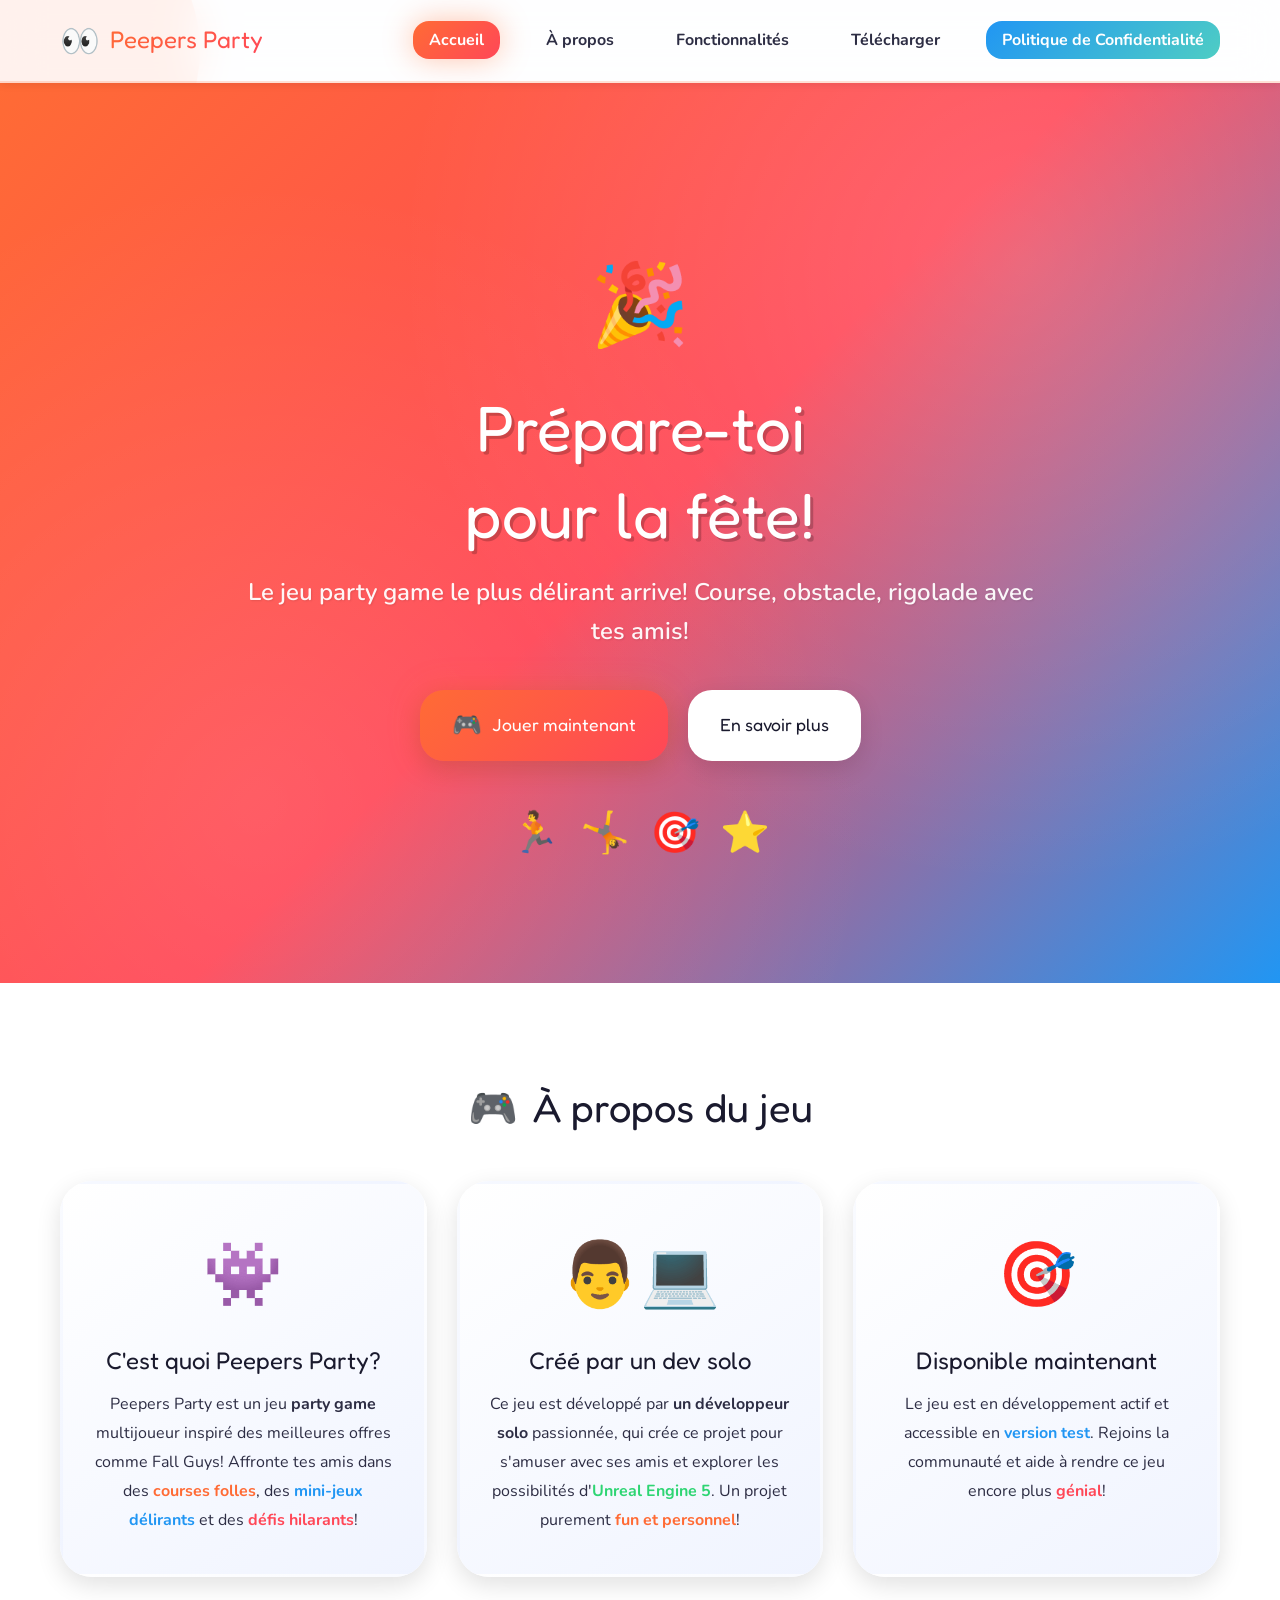
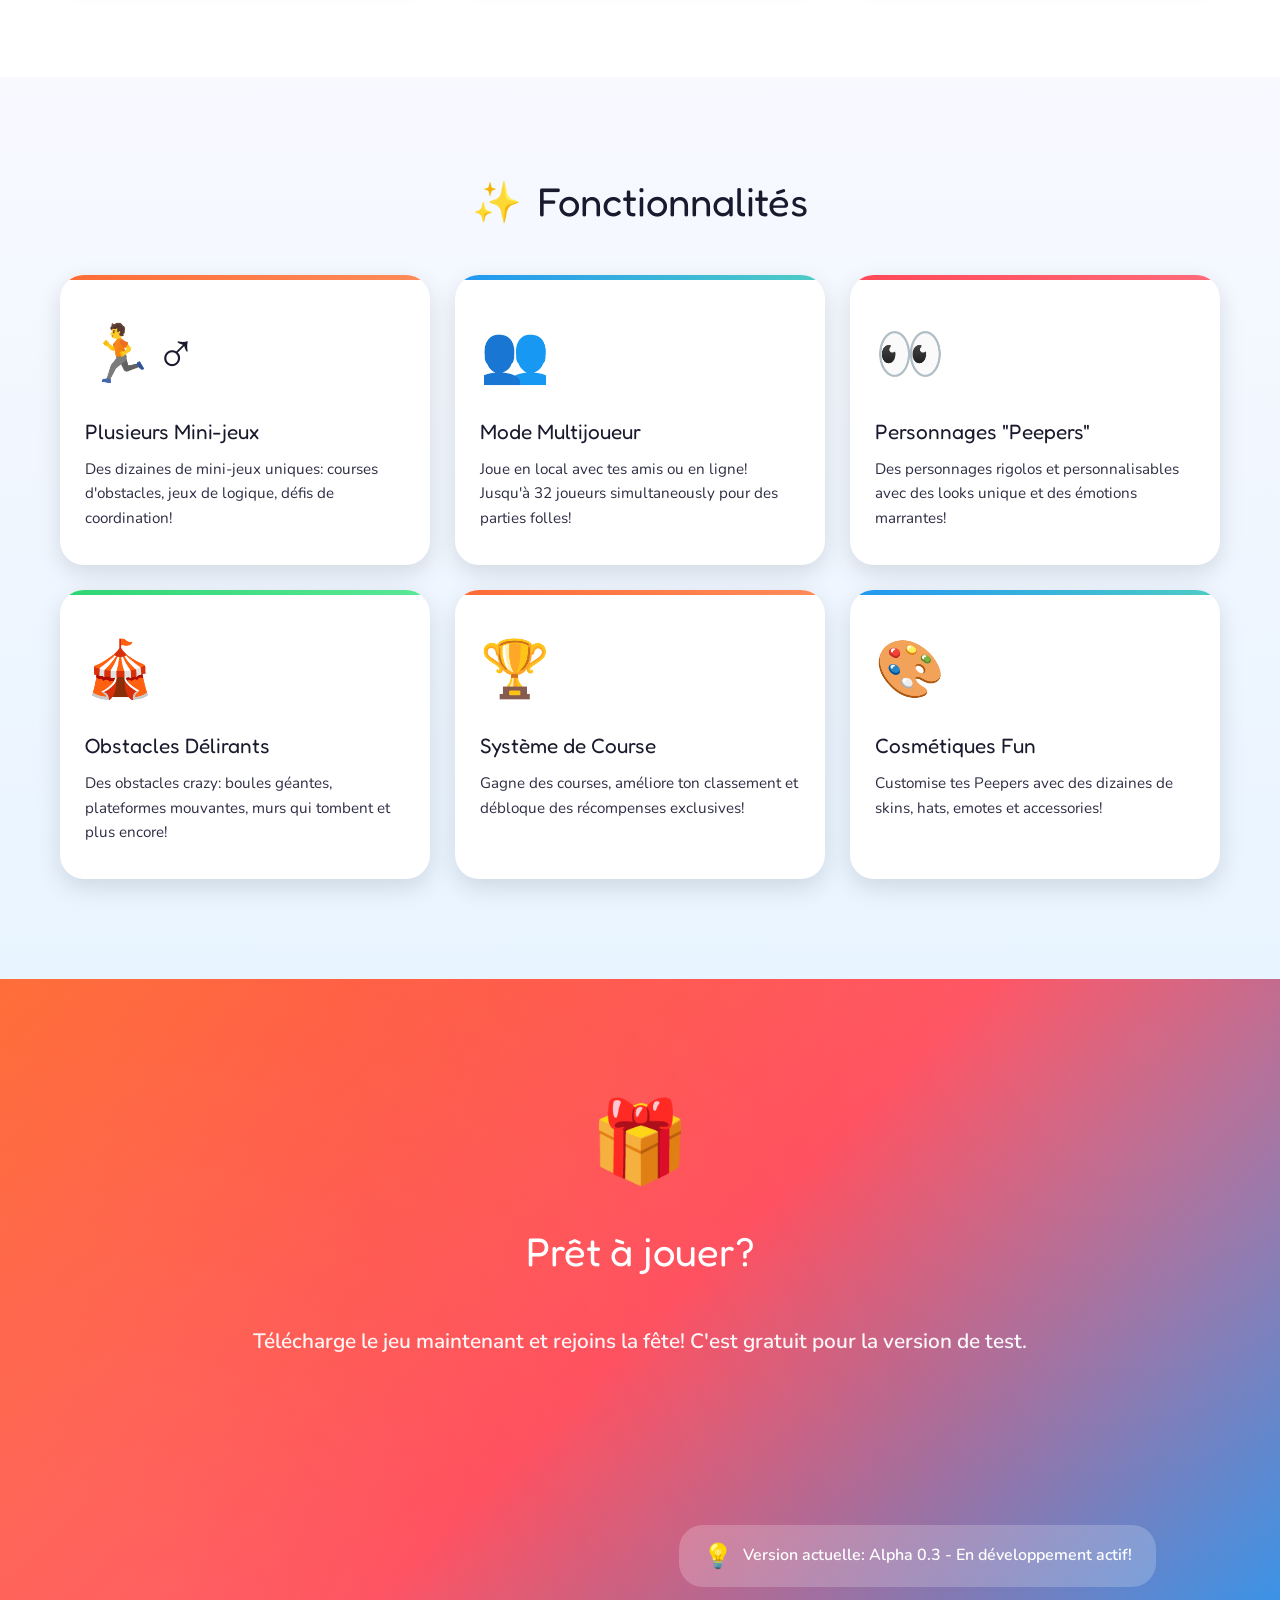
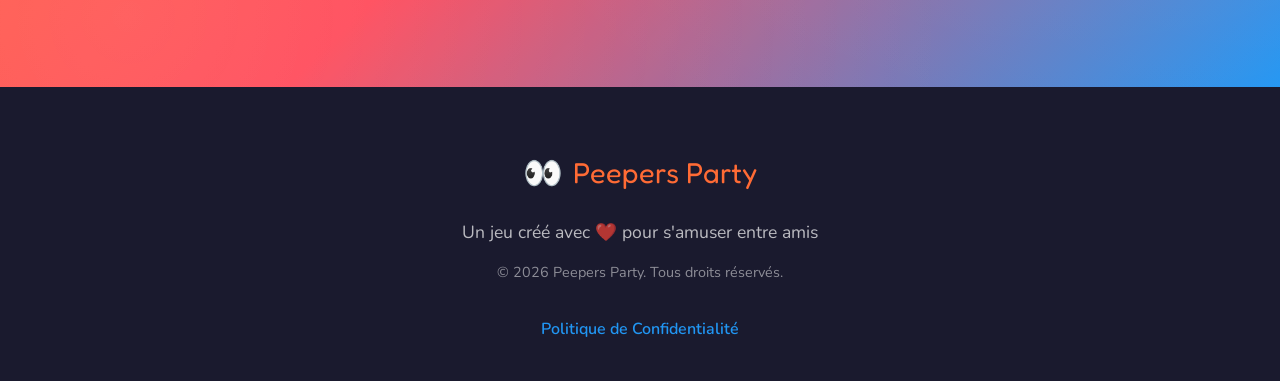
==== commit 27cede51: "Refont site" ====
--- a/index.html
+++ b/index.html
@@ -3,71 +3,178 @@
 <head>
     <meta charset="UTF-8">
     <meta name="viewport" content="width=device-width, initial-scale=1.0">
-    <title>Peeper's Party - Infogame Company</title>
+    <title>Peepers Party - Le jeu party game ultime!</title>
     <link rel="stylesheet" href="style.css">
-    <link href="https://fonts.googleapis.com/css2?family=Cinzel:wght@400;700&family=Crimson+Text:wght@400;600&display=swap" rel="stylesheet">
+    <link rel="preconnect" href="https://fonts.googleapis.com">
+    <link rel="preconnect" href="https://fonts.gstatic.com" crossorigin>
+    <link href="https://fonts.googleapis.com/css2?family=Fredoka+One&family=Nunito:wght@400;600;700;800&display=swap" rel="stylesheet">
 </head>
 <body>
-    <!-- Menu de navigation -->
+    <!-- Formes décoratives en arrière-plan -->
+    <div class="decorative-shapes">
+        <div class="shape shape-1"></div>
+        <div class="shape shape-2"></div>
+        <div class="shape shape-3"></div>
+        <div class="shape shape-4"></div>
+        <div class="shape shape-5"></div>
+        <div class="shape shape-6"></div>
+    </div><!-- Navigation -->
     <nav class="navbar">
+        <div class="nav-container">
+            <a href="index.html" class="logo">
+                <span class="logo-emoji">👀</span>
+                <span class="logo-text">Peepers Party</span>
+            </a>
+            <ul class="nav-links">
+                <li><a href="#home" class="active">Accueil</a></li>
+                <li><a href="#about">À propos</a></li>
+                <li><a href="#features">Fonctionnalités</a></li>
+                <li><a href="#download">Télécharger</a></li>
+                <li><a href="privacy-policy.html" class="nav-privacy">Politique de Confidentialité</a></li>
+            </ul>
+            <div class="menu-toggle">
+                <span></span>
+                <span></span>
+                <span></span>
+            </div>
+        </div>
+    </nav><!-- Hero Section -->
+    <section id="home" class="hero">
+        <div class="hero-content">
+            <div class="hero-emoji">🎉</div>
+            <h1 class="hero-title">
+                <span class="title-word">Prépare-toi</span>
+                <span class="title-word">pour la fête!</span>
+            </h1>
+            <p class="hero-subtitle">Le jeu party game le plus délirant arrive! Course, obstacle, rigolade avec tes amis!</p>
+            <div class="hero-buttons">
+                <a href="#download" class="btn btn-primary">
+                    <span class="btn-icon">🎮</span>
+                    Jouer maintenant
+                </a>
+                <a href="#about" class="btn btn-secondary">En savoir plus</a>
+            </div>
+            <div class="hero-decoration">
+                <span class="bounce-emoji">🏃</span>
+                <span class="bounce-emoji">🤸</span>
+                <span class="bounce-emoji">🎯</span>
+                <span class="bounce-emoji">⭐</span>
+            </div>
+        </div>
+    </section><!-- À propos Section -->
+    <section id="about" class="about-section">
         <div class="container">
-            <a href="index.html" class="logo-nav">Peeper's Party</a>
-            <ul class="nav-links">
-                <li><a href="index.html">Accueil</a></li>
-                <li><a href="privacy-policy.html">Politique de confidentialité</a></li>
-            </ul>
+            <h2 class="section-title">
+                <span class="title-icon">🎮</span>
+                À propos du jeu
+            </h2>
+            <div class="about-content">
+                <div class="about-card">
+                    <div class="about-icon">👾</div>
+                    <h3>C'est quoi Peepers Party?</h3>
+                    <p>Peepers Party est un jeu <strong>party game</strong> multijoueur inspiré des meilleures offres comme Fall Guys! Affronte tes amis dans des<span class="highlight-orange"> courses folles</span>, des <span class="highlight-blue">mini-jeux délirants</span> et des <span class="highlight-red">défis hilarants</span>!</p>
+                </div>
+                <div class="about-card">
+                    <div class="about-icon">👨💻</div>
+                    <h3>Créé par un dev solo</h3>
+                    <p>Ce jeu est développé par <strong>un développeur solo</strong> passionnée, qui crée ce projet pour s'amuser avec ses amis et explorer les possibilités d'<span class="highlight-green">Unreal Engine 5</span>. Un projet purement <span class="highlight-orange">fun et personnel</span>!</p>
+                </div>
+                <div class="about-card">
+                    <div class="about-icon">🎯</div>
+                    <h3>Disponible maintenant</h3>
+                    <p>Le jeu est en développement actif et accessible en <span class="highlight-blue">version test</span>. Rejoins la communauté et aide à rendre ce jeu encore plus <span class="highlight-red">génial</span>!</p>
+                </div>
+            </div>
         </div>
-    </nav>
+    </section><!-- Fonctionnalités Section -->
+    <section id="features" class="features-section">
+        <div class="container">
+            <h2 class="section-title">
+                <span class="title-icon">✨</span>
+                Fonctionnalités
+            </h2>
+            <div class="features-grid">
+                <div class="feature-card feature-orange">
+                    <div class="feature-icon">🏃♂️</div>
+                    <h3>Plusieurs Mini-jeux</h3>
+                    <p>Des dizaines de mini-jeux uniques: courses d'obstacles, jeux de logique, défis de coordination!</p>
+                </div>
+                <div class="feature-card feature-blue">
+                    <div class="feature-icon">👥</div>
+                    <h3>Mode Multijoueur</h3>
+                    <p>Joue en local avec tes amis ou en ligne! Jusqu'à 32 joueurs simultaneously pour des parties folles!</p>
+                </div>
+                <div class="feature-card feature-red">
+                    <div class="feature-icon">👀</div>
+                    <h3>Personnages "Peepers"</h3>
+                    <p>Des personnages rigolos et personnalisables avec des looks unique et des émotions marrantes!</p>
+                </div>
+                <div class="feature-card feature-green">
+                    <div class="feature-icon">🎪</div>
+                    <h3>Obstacles Délirants</h3>
+                    <p>Des obstacles crazy: boules géantes, plateformes mouvantes, murs qui tombent et plus encore!</p>
+                </div>
+                <div class="feature-card feature-orange">
+                    <div class="feature-icon">🏆</div>
+                    <h3>Système de Course</h3>
+                    <p>Gagne des courses, améliore ton classement et débloque des récompenses exclusives!</p>
+                </div>
+                <div class="feature-card feature-blue">
+                    <div class="feature-icon">🎨</div>
+                    <h3>Cosmétiques Fun</h3>
+                    <p>Customise tes Peepers avec des dizaines de skins, hats, emotes et accessories!</p>
+                </div>
+            </div>
+        </div>
+    </section><!-- Télécharger Section -->
+    <section id="download" class="download-section">
+        <div class="container">
+            <div class="download-content">
+                <div class="download-emoji">🎁</div>
+                <h2 class="section-title">Prêt à jouer?</h2>
+                <p class="download-text">Télécharge le jeu maintenant et rejoins la fête! C'est gratuit pour la version de test.</p>
+                <iframe frameborder="0" src="https://itch.io/embed/4662168?linkback=true&border_width=0&fg_color=de9100&link_color=5b5ffa" width="550" height="165"><a href="https://bready131313.itch.io/peepers-party">Peepers Party by Bready131313</a></iframe>
+                <div class="download-note">
+                    <span class="note-icon">💡</span>
+                    <span>Version actuelle: Alpha 0.3 - En développement actif!</span>
+                </div>
+            </div>
+        </div>
+    </section><!-- Footer -->
+    <footer class="footer">
+        <div class="container">
+            <div class="footer-content">
+                <div class="footer-logo">
+                    <span class="logo-emoji">👀</span>
+                    <span>Peepers Party</span>
+                </div>
+                <p class="footer-text">Un jeu créé avec ❤️ pour s'amuser entre amis</p>
+                <p class="footer-copyright">© 2026 Peepers Party. Tous droits réservés.</p>
+                <div class="footer-links">
+                    <a href="privacy-policy.html" class="footer-link">Politique de Confidentialité</a>
+                </div>
+            </div>
+        </div>
+    </footer>
 
-    <!-- Hero Section -->
-    <header class="hero">
-        <div class="hero-content">
-            <img src="images/logo.png" alt="Logo Peeper's Party" class="logo">
-            <h1>Peeper's Party</h1>
-            <p class="subtitle">Un jeu coopératif pour jouer entre amis</p>
-            <p class="description">
-                Bienvenue dans <strong>Peeper's Party</strong>, un jeu multijoueur coopératif où vous incarnez des personnages qui doivent s'échapper d'un lieu mystérieux.
-                <br><br>
-                <strong>⚠️ Version de test uniquement</strong> : Ce jeu est une maquette en développement, réservée aux tests entre amis.
-            </p>
-        </div>
-    </header>
-
-    <!-- Section Téléchargement -->
-    <section class="download-section">
-        <h2>Télécharger le jeu</h2>
-        <p>Essayez la version actuelle sur itch.io (cliquez sur le bouton ci-dessous) :</p>
-        <div class="itch-widget">
-            <iframe frameborder="0" src="https://itch.io/embed/4662168?linkback=true" width="552" height="167"></iframe>
-        </div>
-    </section>
-
-    <!-- Section Captures d'écran -->
-    <section class="screenshots">
-        <h2>Captures d'écran</h2>
-        <div class="gallery">
-            <img src="images/screenshot1.png" alt="Capture 1" class="screenshot">
-            <img src="images/screenshot2.png" alt="Capture 2" class="screenshot">
-        </div>
-    </section>
-
-    <!-- Section Compatibilité -->
-    <section class="compatibility">
-        <h2>Compatibilité</h2>
-        <div class="platforms">
-            <img src="images/windows.png" alt="Windows" class="platform-icon">
-            <img src="images/macos.png" alt="macOS" class="platform-icon">
-            <img src="images/linux.png" alt="Linux" class="platform-icon">
-        </div>
-    </section>
-
-    <!-- Footer -->
-    <footer>
-        <div class="footer-links">
-            <a href="privacy-policy.html">Politique de confidentialité</a>
-        </div>
-        <p>© 2026 Infogame Company - Développeur solo</p>
-        <p>Contact : ton-email@exemple.com *(optionnel)*</p>
-    </footer>
+    <script>
+        // Menu toggle pour mobile
+        document.querySelector('.menu-toggle').addEventListener('click', function() {
+            document.querySelector('.nav-links').classList.toggle('active');
+            this.classList.toggle('active');
+        });// Smooth scroll pour les liens de navigation
+        document.querySelectorAll('a[href^="#"]').forEach(anchor => {
+            anchor.addEventListener('click', function (e) {
+                e.preventDefault();
+                const target = document.querySelector(this.getAttribute('href'));
+                if (target) {
+                    target.scrollIntoView({
+                        behavior: 'smooth'
+                    });
+                }
+            });
+        });
+    </script>
+<script defer src="https://static.cloudflareinsights.com/beacon.min.js/v833ccba57c9e4d2798f2e76cebdd09a11778172276447" integrity="sha512-57MDmcccJXYtNnH+ZiBwzC4jb2rvgVCEokYN+L/nLlmO8rfYT/gIpW2A569iJ/3b+0UEasghjuZH/ma3wIs/EQ==" data-cf-beacon='{"version":"2024.11.0","token":"8607d2a720d14b038279025b2b5a82e5","server_timing":{"name":{"cfCacheStatus":true,"cfEdge":true,"cfExtPri":true,"cfL4":true,"cfOrigin":true,"cfSpeedBrain":true},"location_startswith":null}}' crossorigin="anonymous"></script>
 </body>
 </html>
--- a/style.css
+++ b/style.css
@@ -1,44 +1,62 @@
 /* ========================================
-   Peeper's Party - Styles
-   Theme: Sombre, Elegant, Gaming
+   PEEPERS PARTY - Style CSS
+   Theme: Fun, Colorful, Party Game
    ======================================== */
 
-/* CSS Variables */
+/* ====================
+   CSS Variables
+   ==================== */
 :root {
-    --bg-primary: #0a0a0c;
-    --bg-secondary: #12121a;
-    --bg-tertiary: #1a1a24;
-    --bg-card: #16161f;
-    
-    --text-primary: #e8e6e3;
-    --text-secondary: #a0a0a0;
-    --text-muted: #6a6a6a;
-    
-    --accent-gold: #c9a227;
-    --accent-gold-light: #e8c547;
-    --accent-green: #4a7c59;
-    --accent-green-light: #5fa872;
-    
-    --border-color: #2a2a36;
-    --border-gold: #8b7355;
-    
-    --font-display: 'Cinzel', serif;
-    --font-body: 'Crimson Text', serif;
-    
-    --shadow-sm: 0 2px 8px rgba(0,0,0,0.3);
-    --shadow-md: 0 4px 20px rgba(0,0,0,0.4);
-    --shadow-lg: 0 8px 40px rgba(0,0,0,0.5);
-    --shadow-gold: 0 0 30px rgba(201, 162, 39, 0.15);
-    
-    --transition: all 0.3s ease;
-    --transition-slow: all 0.6s ease;
-}
-
-/* Reset & Base */
+    /* Couleurs principales */
+    --orange: #FF6B35;
+    --blue: #2196F3;
+    --red: #FF4757;
+    --vert: #2ED573;
+    
+    /* Couleurs supplémentaires */
+    --orange-light: #FF8C5A;
+    --blue-light: #4ECDC4;
+    --red-light: #FF6B7A;
+    --vert-light: #5AE896;
+    
+    /* Couleurs neutres */
+    --dark: #1a1a2e;
+    --dark-light: #2d2d44;
+    --white: #ffffff;
+    --light-bg: #f8f9ff;
+    
+    /* Couleurs dégradées */
+    --gradient-hero: linear-gradient(135deg, #FF6B35 0%, #FF4757 50%, #2196F3 100%);
+    --gradient-card: linear-gradient(145deg, #ffffff 0%, #f0f4ff 100%);
+    
+    /* Ombres */
+    --shadow-sm: 0 2px 8px rgba(0, 0, 0, 0.08);
+    --shadow-md: 0 8px 24px rgba(0, 0, 0, 0.12);
+    --shadow-lg: 0 16px 48px rgba(0, 0, 0, 0.16);
+    --shadow-glow-orange: 0 0 30px rgba(255, 107, 53, 0.4);
+    --shadow-glow-blue: 0 0 30px rgba(33, 150, 243, 0.4);
+    --shadow-glow-red: 0 0 30px rgba(255, 71, 87, 0.4);
+    --shadow-glow-green: 0 0 30px rgba(46, 213, 115, 0.4);
+    
+    /* Polices */
+    --font-heading: 'Fredoka One', cursive;
+    --font-body: 'Nunito', sans-serif;
+    
+    /* Border radius */
+    --radius-sm: 8px;
+    --radius-md: 16px;
+    --radius-lg: 24px;
+    --radius-xl: 32px;
+    --radius-full: 50%;
+}
+
+/* ====================
+   Reset CSS
+   ==================== */
 *, *::before, *::after {
-    box-sizing: border-box;
     margin: 0;
     padding: 0;
+    box-sizing: border-box;
 }
 
 html {
@@ -47,181 +65,796 @@
 
 body {
     font-family: var(--font-body);
-    font-size: 18px;
-    line-height: 1.7;
-    color: var(--text-primary);
-    background: var(--bg-primary);
+    font-size: 16px;
+    line-height: 1.6;
+    color: var(--dark);
+    background: var(--light-bg);
     overflow-x: hidden;
 }
 
-/* Background texture */
-body::before {
-    content: '';
+h1, h2, h3, h4, h5, h6 {
+    font-family: var(--font-heading);
+    font-weight: 400;
+    line-height: 1.2;
+}
+
+a {
+    text-decoration: none;
+    color: inherit;
+    transition: all 0.3s ease;
+}
+
+ul {
+    list-style: none;
+}
+
+img {
+    max-width: 100%;
+    height: auto;
+}
+
+.container {
+    max-width: 1200px;
+    margin: 0 auto;
+    padding: 0 20px;
+}
+
+/* ====================
+   Formes décoratives
+   ==================== */
+.decorative-shapes {
     position: fixed;
     top: 0;
     left: 0;
     width: 100%;
     height: 100%;
-    background-image: 
-        radial-gradient(ellipse at 20% 30%, rgba(201, 162, 39, 0.03) 0%, transparent 50%),
-        radial-gradient(ellipse at 80% 70%, rgba(74, 124, 89, 0.03) 0%, transparent 50%);
     pointer-events: none;
     z-index: -1;
-}
-
-a {
-    color: var(--accent-gold);
-    text-decoration: none;
-    transition: var(--transition);
-}
-
-a:hover {
-    color: var(--accent-gold-light);
-}
-
-img {
-    max-width: 100%;
-    height: auto;
-}
-
-/* ========================================
+    overflow: hidden;
+}
+
+.shape {
+    position: absolute;
+    border-radius: var(--radius-full);
+    opacity: 0.6;
+    animation: float 6s ease-in-out infinite;
+}
+
+.shape-1 {
+    width: 300px;
+    height: 300px;
+    background: var(--orange);
+    top: -100px;
+    left: -100px;
+    animation-delay: 0s;
+}
+
+.shape-2 {
+    width: 200px;
+    height: 200px;
+    background: var(--blue);
+    top: 50%;
+    right: -50px;
+    animation-delay: 1s;
+}
+
+.shape-3 {
+    width: 150px;
+    height: 150px;
+    background: var(--red);
+    bottom: 20%;
+    left: 10%;
+    animation-delay: 2s;
+}
+
+.shape-4 {
+    width: 100px;
+    height: 100px;
+    background: var(--vert);
+    top: 30%;
+    left: 20%;
+    animation-delay: 3s;
+}
+
+.shape-5 {
+    width: 80px;
+    height: 80px;
+    background: var(--orange);
+    bottom: 10%;
+    right: 15%;
+    animation-delay: 4s;
+}
+
+.shape-6 {
+    width: 250px;
+    height: 250px;
+    background: var(--blue-light);
+    top: 60%;
+    left: -80px;
+    opacity: 0.3;
+    animation-delay: 5s;
+}
+
+/* ====================
    Navigation
-   ======================================== */
-
+   ==================== */
 .navbar {
-    position: fixed;
+    position: sticky;
     top: 0;
-    left: 0;
-    width: 100%;
     z-index: 1000;
-    padding: 1rem 0;
-    background: linear-gradient(to bottom, rgba(10, 10, 12, 0.95), transparent);
-    transition: var(--transition);
-}
-
-.navbar.scrolled {
-    background: rgba(10, 10, 12, 0.98);
-    box-shadow: var(--shadow-md);
-    padding: 0.7rem 0;
+    background: rgba(255, 255, 255, 0.85);
+    backdrop-filter: blur(20px);
+    -webkit-backdrop-filter: blur(20px);
+    border-bottom: 2px solid rgba(255, 107, 53, 0.2);
+    box-shadow: var(--shadow-sm);
 }
 
 .nav-container {
     max-width: 1200px;
     margin: 0 auto;
-    padding: 0 2rem;
+    padding: 15px 20px;
     display: flex;
+    justify-content: space-between;
     align-items: center;
-    justify-content: space-between;
 }
 
 .logo {
     display: flex;
     align-items: center;
-    gap: 0.75rem;
-}
-
-.logo-img {
-    width: 40px;
-    height: 40px;
-    border-radius: 8px;
-    object-fit: cover;
+    gap: 10px;
+    font-family: var(--font-heading);
+    font-size: 1.5rem;
+    color: var(--orange);
+}
+
+.logo-emoji {
+    font-size: 2rem;
+    animation: bounce 2s ease-in-out infinite;
 }
 
 .logo-text {
-    font-family: var(--font-display);
-    font-size: 1.4rem;
-    font-weight: 600;
-    color: var(--text-primary);
-    letter-spacing: 2px;
-}
-
-.nav-menu {
+    background: linear-gradient(135deg, var(--orange), var(--red));
+    -webkit-background-clip: text;
+    -webkit-text-fill-color: transparent;
+    background-clip: text;
+}
+
+.nav-links {
     display: flex;
-    list-style: none;
-    gap: 2.5rem;
-}
-
-.nav-link {
-    font-family: var(--font-display);
-    font-size: 0.9rem;
-    color: var(--text-secondary);
-    letter-spacing: 1px;
-    text-transform: uppercase;
-    position: relative;
-    padding: 0.5rem 0;
-}
-
-.nav-link::after {
-    content: '';
-    position: absolute;
-    bottom: 0;
-    left: 0;
-    width: 0;
-    height: 2px;
-    background: var(--accent-gold);
-    transition: var(--transition);
-}
-
-.nav-link:hover {
-    color: var(--accent-gold);
-}
-
-.nav-link:hover::after {
-    width: 100%;
-}
-
-.nav-toggle {
+    align-items: center;
+    gap: 30px;
+}
+
+.nav-links a {
+    font-weight: 700;
+    font-size: 1rem;
+    color: var(--dark-light);
+    padding: 8px 16px;
+    border-radius: var(--radius-md);
+    transition: all 0.3s ease;
+}
+
+.nav-links a:hover,
+.nav-links a.active {
+    background: linear-gradient(135deg, var(--orange), var(--red));
+    color: var(--white);
+    transform: translateY(-2px);
+    box-shadow: var(--shadow-glow-orange);
+}
+
+.nav-privacy {
+    background: linear-gradient(135deg, var(--blue), var(--blue-light));
+    color: var(--white) !important;
+}
+
+.nav-privacy:hover {
+    box-shadow: var(--shadow-glow-blue);
+}
+
+.menu-toggle {
     display: none;
     flex-direction: column;
     gap: 5px;
-    background: none;
-    border: none;
     cursor: pointer;
     padding: 5px;
 }
 
-.nav-toggle span {
+.menu-toggle span {
     width: 25px;
-    height: 2px;
-    background: var(--text-primary);
-    transition: var(--transition);
-}
-
-/* ========================================
+    height: 3px;
+    background: var(--orange);
+    border-radius: 3px;
+    transition: all 0.3s ease;
+}
+
+/* ====================
    Hero Section
-   ======================================== */
-
+   ==================== */
 .hero {
-    position: relative;
     min-height: 100vh;
     display: flex;
     align-items: center;
     justify-content: center;
-    background: 
-        linear-gradient(to bottom, rgba(10, 10, 12, 0.7), rgba(10, 10, 12, 0.9)),
-        url('images/hero-bg.jpg') center/cover no-repeat;
-}
-
-.hero-overlay {
+    text-align: center;
+    padding: 100px 20px 60px;
+    background: var(--gradient-hero);
+    position: relative;
+    overflow: hidden;
+}
+
+.hero::before {
+    content: '';
     position: absolute;
     top: 0;
     left: 0;
+    right: 0;
+    bottom: 0;
+    background: 
+        radial-gradient(circle at 20% 80%, rgba(255, 255, 255, 0.1) 0%, transparent 50%),
+        radial-gradient(circle at 80% 20%, rgba(255, 255, 255, 0.15) 0%, transparent 50%);
+}
+
+.hero-content {
+    position: relative;
+    z-index: 1;
+    max-width: 800px;
+}
+
+.hero-emoji {
+    font-size: 5rem;
+    margin-bottom: 20px;
+    animation: pulse 2s ease-in-out infinite, float 4s ease-in-out infinite;
+}
+
+.hero-title {
+    font-size: 4rem;
+    color: var(--white);
+    margin-bottom: 20px;
+    text-shadow: 3px 3px 0 rgba(0, 0, 0, 0.2);
+    display: flex;
+    flex-direction: column;
+    gap: 10px;
+}
+
+.title-word {
+    display: inline-block;
+    animation: slideInUp 0.8s ease-out forwards;
+    opacity: 0;
+    transform: translateY(30px);
+}
+
+.title-word:nth-child(1) {
+    animation-delay: 0.2s;
+}
+
+.title-word:nth-child(2) {
+    animation-delay: 0.4s;
+}
+
+.hero-subtitle {
+    font-size: 1.5rem;
+    color: rgba(255, 255, 255, 0.95);
+    margin-bottom: 40px;
+    font-weight: 600;
+    text-shadow: 1px 1px 2px rgba(0, 0, 0, 0.1);
+    animation: slideInUp 0.8s ease-out 0.6s forwards;
+    opacity: 0;
+}
+
+.hero-buttons {
+    display: flex;
+    gap: 20px;
+    justify-content: center;
+    flex-wrap: wrap;
+    animation: slideInUp 0.8s ease-out 0.8s forwards;
+    opacity: 0;
+}
+
+.hero-decoration {
+    margin-top: 40px;
+    display: flex;
+    gap: 20px;
+    justify-content: center;
+    animation: slideInUp 0.8s ease-out 1s forwards;
+    opacity: 0;
+}
+
+.bounce-emoji {
+    font-size: 2.5rem;
+    animation: bounce 2s ease-in-out infinite;
+}
+
+.bounce-emoji:nth-child(1) { animation-delay: 0s; }
+.bounce-emoji:nth-child(2) { animation-delay: 0.3s; }
+.bounce-emoji:nth-child(3) { animation-delay: 0.6s; }
+.bounce-emoji:nth-child(4) { animation-delay: 0.9s; }
+
+/* ====================
+   Buttons
+   ==================== */
+.btn {
+    display: inline-flex;
+    align-items: center;
+    gap: 10px;
+    padding: 16px 32px;
+    font-family: var(--font-heading);
+    font-size: 1.1rem;
+    border-radius: var(--radius-lg);
+    border: none;
+    cursor: pointer;
+    transition: all 0.3s ease;
+    position: relative;
+    overflow: hidden;
+}
+
+.btn::before {
+    content: '';
+    position: absolute;
+    top: 0;
+    left: -100%;
     width: 100%;
     height: 100%;
+    background: linear-gradient(90deg, transparent, rgba(255, 255, 255, 0.3), transparent);
+    transition: left 0.5s ease;
+}
+
+.btn:hover::before {
+    left: 100%;
+}
+
+.btn-primary {
+    background: linear-gradient(135deg, var(--orange), var(--red));
+    color: var(--white);
+    box-shadow: var(--shadow-md), var(--shadow-glow-orange);
+}
+
+.btn-primary:hover {
+    transform: translateY(-4px) scale(1.02);
+    box-shadow: var(--shadow-lg), 0 0 50px rgba(255, 107, 53, 0.6);
+}
+
+.btn-secondary {
+    background: var(--white);
+    color: var(--dark);
+    box-shadow: var(--shadow-md);
+}
+
+.btn-secondary:hover {
+    transform: translateY(-4px);
+    box-shadow: var(--shadow-lg);
+    background: var(--orange);
+    color: var(--white);
+}
+
+.btn-itch {
+    background: linear-gradient(135deg, #fa5c5c, #ff6b6b);
+    box-shadow: var(--shadow-md), 0 0 30px rgba(250, 92, 92, 0.4);
+}
+
+.btn-itch:hover {
+    box-shadow: var(--shadow-lg), 0 0 50px rgba(250, 92, 92, 0.6);
+}
+
+.btn-large {
+    padding: 20px 40px;
+    font-size: 1.3rem;
+}
+
+.btn-icon {
+    font-size: 1.5rem;
+}
+
+/* ====================
+   Section Titles
+   ==================== */
+.section-title {
+    font-size: 2.5rem;
+    text-align: center;
+    margin-bottom: 50px;
+    color: var(--dark);
+    display: flex;
+    align-items: center;
+    justify-content: center;
+    gap: 15px;
+}
+
+.title-icon {
+    font-size: 2.5rem;
+    animation: pulse 2s ease-in-out infinite;
+}
+
+/* ====================
+   About Section
+   ==================== */
+.about-section {
+    padding: 100px 0;
+    background: var(--white);
+    position: relative;
+}
+
+.about-content {
+    display: grid;
+    grid-template-columns: repeat(auto-fit, minmax(300px, 1fr));
+    gap: 30px;
+}
+
+.about-card {
+    background: var(--gradient-card);
+    padding: 40px 30px;
+    border-radius: var(--radius-xl);
+    box-shadow: var(--shadow-md);
+    text-align: center;
+    transition: all 0.4s ease;
+    border: 3px solid transparent;
+}
+
+.about-card:hover {
+    transform: translateY(-10px);
+    box-shadow: var(--shadow-lg);
+    border-color: var(--orange);
+}
+
+.about-icon {
+    font-size: 4rem;
+    margin-bottom: 20px;
+    animation: float 3s ease-in-out infinite;
+}
+
+.about-card h3 {
+    font-size: 1.5rem;
+    color: var(--dark);
+    margin-bottom: 15px;
+}
+
+.about-card p {
+    color: var(--dark-light);
+    font-size: 1rem;
+    line-height: 1.8;
+}
+
+.highlight-orange {
+    color: var(--orange);
+    font-weight: 700;
+}
+
+.highlight-blue {
+    color: var(--blue);
+    font-weight: 700;
+}
+
+.highlight-red {
+    color: var(--red);
+    font-weight: 700;
+}
+
+.highlight-green {
+    color: var(--vert);
+    font-weight: 700;
+}
+
+/* ====================
+   Features Section
+   ==================== */
+.features-section {
+    padding: 100px 0;
+    background: linear-gradient(180deg, var(--light-bg) 0%, #e8f4ff 100%);
+}
+
+.features-grid {
+    display: grid;
+    grid-template-columns: repeat(auto-fit, minmax(280px, 1fr));
+    gap: 25px;
+}
+
+.feature-card {
+    background: var(--white);
+    padding: 35px 25px;
+    border-radius: var(--radius-lg);
+    box-shadow: var(--shadow-md);
+    transition: all 0.4s ease;
+    position: relative;
+    overflow: hidden;
+}
+
+.feature-card::before {
+    content: '';
+    position: absolute;
+    top: 0;
+    left: 0;
+    right: 0;
+    height: 5px;
+    transition: height 0.3s ease;
+}
+
+.feature-card:hover {
+    transform: translateY(-8px) scale(1.02);
+    box-shadow: var(--shadow-lg);
+}
+
+.feature-card:hover::before {
+    height: 8px;
+}
+
+.feature-orange::before { background: linear-gradient(90deg, var(--orange), var(--orange-light)); }
+.feature-orange:hover { border: 2px solid var(--orange); }
+.feature-blue::before { background: linear-gradient(90deg, var(--blue), var(--blue-light)); }
+.feature-blue:hover { border: 2px solid var(--blue); }
+.feature-red::before { background: linear-gradient(90deg, var(--red), var(--red-light)); }
+.feature-red:hover { border: 2px solid var(--red); }
+.feature-green::before { background: linear-gradient(90deg, var(--vert), var(--vert-light)); }
+.feature-green:hover { border: 2px solid var(--vert); }
+
+.feature-icon {
+    font-size: 3.5rem;
+    margin-bottom: 20px;
+    display: block;
+    transition: transform 0.3s ease;
+}
+
+.feature-card:hover .feature-icon {
+    transform: scale(1.2) rotate(10deg);
+}
+
+.feature-card h3 {
+    font-size: 1.3rem;
+    color: var(--dark);
+    margin-bottom: 12px;
+}
+
+.feature-card p {
+    color: var(--dark-light);
+    font-size: 0.95rem;
+    line-height: 1.6;
+}
+
+/* ====================
+   Download Section
+   ==================== */
+.download-section {
+    padding: 100px 0;
+    background: var(--gradient-hero);
+    position: relative;
+    overflow: hidden;
+}
+
+.download-section::before {
+    content: '';
+    position: absolute;
+    top: -50%;
+    left: -50%;
+    width: 200%;
+    height: 200%;
     background: 
-        radial-gradient(circle at 30% 20%, rgba(201, 162, 39, 0.08) 0%, transparent 40%),
-        radial-gradient(circle at 70% 80%, rgba(74, 124, 89, 0.06) 0%, transparent 40%);
-    pointer-events: none;
-}
-
-.hero-content {
+        radial-gradient(circle at 30% 70%, rgba(255, 255, 255, 0.1) 0%, transparent 40%),
+        radial-gradient(circle at 70% 30%, rgba(255, 255, 255, 0.1) 0%, transparent 40%);
+    animation: rotate 20s linear infinite;
+}
+
+.download-content {
+    position: relative;
+    z-index: 1;
     text-align: center;
+}
+
+.download-emoji {
+    font-size: 5rem;
+    margin-bottom: 20px;
+    animation: float 3s ease-in-out infinite, pulse 2s ease-in-out infinite;
+}
+
+.download-section .section-title {
+    color: var(--white);
+}
+
+.download-text {
+    font-size: 1.3rem;
+    color: rgba(255, 255, 255, 0.95);
+    margin-bottom: 40px;
+    font-weight: 600;
+}
+
+.download-note {
+    display: inline-flex;
+    align-items: center;
+    gap: 10px;
+    background: rgba(255, 255, 255, 0.2);
+    padding: 12px 24px;
+    border-radius: var(--radius-lg);
+    margin-top: 30px;
+    color: var(--white);
+    font-weight: 600;
+}
+
+.note-icon {
+    font-size: 1.5rem;
+}
+
+/* ====================
+   Footer
+   ==================== */
+.footer {
+    background: var(--dark);
+    color: var(--white);
+    padding: 60px 0 30px;
+    text-align: center;
+}
+
+.footer-logo {
+    display: flex;
+    align-items: center;
+    justify-content: center;
+    gap: 10px;
+    font-family: var(--font-heading);
+    font-size: 1.8rem;
+    color: var(--orange);
+    margin-bottom: 20px;
+}
+
+.footer-logo .logo-emoji {
+    font-size: 2rem;
+    animation: bounce 2s ease-in-out infinite;
+}
+
+.footer-text {
+    color: rgba(255, 255, 255, 0.7);
+    margin-bottom: 15px;
+    font-size: 1.1rem;
+}
+
+.footer-copyright {
+    color: rgba(255, 255, 255, 0.5);
+    font-size: 0.9rem;
+    margin-bottom: 25px;
+}
+
+.footer-links {
+    display: flex;
+    justify-content: center;
+    gap: 20px;
+    flex-wrap: wrap;
+}
+
+.footer-link {
+    color: var(--blue);
+    font-weight: 600;
+    padding: 8px 16px;
+    border-radius: var(--radius-md);
+    transition: all 0.3s ease;
+}
+
+.footer-link:hover {
+    background: var(--blue);
+    color: var(--white);
+}
+
+/* ====================
+   Privacy Policy Page
+   ==================== */
+.privacy-section {
+    padding: 120px 0 60px;
+    min-height: 100vh;
+    background: linear-gradient(180deg, var(--light-bg) 0%, #e8f4ff 100%);
+}
+
+.privacy-container {
     max-width: 800px;
-    padding: 2rem;
-    animation: fadeInUp 1s ease forwards;
-}
-
-@keyframes fadeInUp {
+    margin: 0 auto;
+    padding: 0 20px;
+}
+
+.privacy-header {
+    text-align: center;
+    margin-bottom: 50px;
+}
+
+.privacy-header h1 {
+    font-size: 2.5rem;
+    color: var(--dark);
+    display: flex;
+    align-items: center;
+    justify-content: center;
+    gap: 15px;
+}
+
+.privacy-content {
+    background: var(--white);
+    padding: 50px;
+    border-radius: var(--radius-xl);
+    box-shadow: var(--shadow-lg);
+}
+
+.privacy-content p {
+    color: var(--dark-light);
+    font-size: 1.1rem;
+    line-height: 1.8;
+    margin-bottom: 25px;
+}
+
+.privacy-content ul {
+    margin-bottom: 25px;
+}
+
+.privacy-content li {
+    color: var(--dark-light);
+    font-size: 1.05rem;
+    padding: 12px 0;
+    padding-left: 30px;
+    position: relative;
+    border-bottom: 1px solid rgba(0, 0, 0, 0.05);
+}
+
+.privacy-content li::before {
+    content: '✓';
+    position: absolute;
+    left: 0;
+    color: var(--vert);
+    font-weight: bold;
+    font-size: 1.2rem;
+}
+
+.privacy-content li strong {
+    color: var(--dark);
+}
+
+.privacy-content a {
+    color: var(--blue);
+    font-weight: 600;
+    text-decoration: underline;
+}
+
+.privacy-content a:hover {
+    color: var(--red);
+}
+
+.privacy-back {
+    display: inline-flex;
+    align-items: center;
+    gap: 10px;
+    margin-top: 30px;
+    padding: 12px 24px;
+    background: var(--orange);
+    color: var(--white);
+    font-weight: 700;
+    border-radius: var(--radius-lg);
+    transition: all 0.3s ease;
+}
+
+.privacy-back:hover {
+    background: var(--red);
+    transform: translateX(-5px);
+}
+
+/* ====================
+   Keyframe Animations
+   ==================== */
+@keyframes float {
+    0%, 100% {
+        transform: translateY(0);
+    }
+    50% {
+        transform: translateY(-20px);
+    }
+}
+
+@keyframes bounce {
+    0%, 100% {
+        transform: translateY(0);
+    }
+    50% {
+        transform: translateY(-15px);
+    }
+}
+
+@keyframes pulse {
+    0%, 100% {
+        transform: scale(1);
+    }
+    50% {
+        transform: scale(1.1);
+    }
+}
+
+@keyframes slideInUp {
     from {
         opacity: 0;
         transform: translateY(30px);
@@ -232,670 +865,158 @@
     }
 }
 
-.hero-badge {
-    display: inline-block;
-    padding: 0.5rem 1.2rem;
-    background: rgba(201, 162, 39, 0.15);
-    border: 1px solid var(--accent-gold);
-    border-radius: 30px;
-    font-family: var(--font-display);
-    font-size: 0.8rem;
-    color: var(--accent-gold);
-    letter-spacing: 2px;
-    text-transform: uppercase;
-    margin-bottom: 1.5rem;
-}
-
-.hero-title {
-    font-family: var(--font-display);
-    font-size: clamp(3rem, 8vw, 6rem);
-    font-weight: 700;
-    color: var(--text-primary);
-    letter-spacing: 8px;
-    text-transform: uppercase;
-    margin-bottom: 1rem;
-    text-shadow: 0 0 40px rgba(201, 162, 39, 0.3);
-}
-
-.hero-subtitle {
-    font-size: 1.3rem;
-    color: var(--text-secondary);
-    margin-bottom: 2.5rem;
-    font-style: italic;
-}
-
-.hero-cta {
-    display: flex;
-    gap: 1.5rem;
-    justify-content: center;
-    flex-wrap: wrap;
-}
-
-.btn {
-    display: inline-block;
-    padding: 1rem 2.5rem;
-    font-family: var(--font-display);
-    font-size: 0.9rem;
-    letter-spacing: 2px;
-    text-transform: uppercase;
-    border-radius: 4px;
-    cursor: pointer;
-    transition: var(--transition);
-    text-decoration: none;
-}
-
-.btn-primary {
-    background: var(--accent-gold);
-    color: var(--bg-primary);
-    border: 2px solid var(--accent-gold);
-}
-
-.btn-primary:hover {
-    background: var(--accent-gold-light);
-    border-color: var(--accent-gold-light);
-    box-shadow: var(--shadow-gold);
-    transform: translateY(-2px);
-}
-
-.btn-secondary {
-    background: transparent;
-    color: var(--text-primary);
-    border: 2px solid var(--text-secondary);
-}
-
-.btn-secondary:hover {
-    border-color: var(--accent-gold);
-    color: var(--accent-gold);
-    transform: translateY(-2px);
-}
-
-.hero-scroll {
-    position: absolute;
-    bottom: 2rem;
-    left: 50%;
-    transform: translateX(-50%);
-    display: flex;
-    flex-direction: column;
-    align-items: center;
-    gap: 0.5rem;
-    color: var(--text-muted);
-    font-size: 0.8rem;
-    letter-spacing: 2px;
-    text-transform: uppercase;
-    animation: bounce 2s infinite;
-}
-
-@keyframes bounce {
-    0%, 100% { transform: translateX(-50%) translateY(0); }
-    50% { transform: translateX(-50%) translateY(10px); }
-}
-
-.scroll-indicator {
-    width: 20px;
-    height: 30px;
-    border: 2px solid var(--text-muted);
-    border-radius: 10px;
-    position: relative;
-}
-
-.scroll-indicator::before {
-    content: '';
-    position: absolute;
-    top: 6px;
-    left: 50%;
-    transform: translateX(-50%);
-    width: 4px;
-    height: 8px;
-    background: var(--accent-gold);
-    border-radius: 2px;
-    animation: scrollAnim 1.5s infinite;
-}
-
-@keyframes scrollAnim {
-    0% { opacity: 1; transform: translateX(-50%) translateY(0); }
-    100% { opacity: 0; transform: translateX(-50%) translateY(10px); }
-}
-
-/* ========================================
-   Sections
-   ======================================== */
-
-.section {
-    padding: 6rem 0;
-    position: relative;
-}
-
-.container {
-    max-width: 1100px;
-    margin: 0 auto;
-    padding: 0 2rem;
-}
-
-.section-header {
-    text-align: center;
-    margin-bottom: 4rem;
-}
-
-.section-tag {
-    display: inline-block;
-    font-family: var(--font-display);
-    font-size: 0.8rem;
-    color: var(--accent-gold);
-    letter-spacing: 3px;
-    text-transform: uppercase;
-    margin-bottom: 1rem;
-}
-
-.section-title {
-    font-family: var(--font-display);
-    font-size: clamp(2rem, 5vw, 3rem);
-    color: var(--text-primary);
-    letter-spacing: 4px;
-    position: relative;
-    display: inline-block;
-}
-
-.section-title::after {
-    content: '';
-    position: absolute;
-    bottom: -10px;
-    left: 50%;
-    transform: translateX(-50%);
-    width: 60px;
-    height: 3px;
-    background: linear-gradient(to right, transparent, var(--accent-gold), transparent);
-}
-
-/* About Section */
-.about {
-    background: var(--bg-secondary);
-}
-
-.about-content {
-    display: grid;
-    grid-template-columns: 1fr 1fr;
-    gap: 4rem;
-    align-items: center;
-    margin-bottom: 4rem;
-}
-
-.about-text .lead {
-    font-size: 1.4rem;
-    color: var(--text-primary);
-    margin-bottom: 1.5rem;
-    font-style: italic;
-}
-
-.about-text p {
-    color: var(--text-secondary);
-    margin-bottom: 1.5rem;
-}
-
-.about-notice {
-    display: flex;
-    gap: 1rem;
-    padding: 1.5rem;
-    background: rgba(201, 162, 39, 0.08);
-    border: 1px solid var(--border-gold);
-    border-radius: 8px;
-    margin-top: 2rem;
-}
-
-.notice-icon {
-    width: 32px;
-    height: 32px;
-    color: var(--accent-gold);
-    flex-shrink: 0;
-}
-
-.about-notice strong {
-    color: var(--accent-gold);
-    display: block;
-    margin-bottom: 0.5rem;
-}
-
-.about-notice p {
-    font-size: 0.95rem;
-    margin: 0;
-    color: var(--text-secondary);
-}
-
-.about-image {
-    position: relative;
-    border-radius: 12px;
-    overflow: hidden;
-    border: 1px solid var(--border-color);
-}
-
-.about-image img {
-    width: 100%;
-    display: block;
-}
-
-.image-placeholder {
-    width: 100%;
-    height: 300px;
-    background: linear-gradient(135deg, var(--bg-tertiary), var(--bg-card));
-    display: flex;
-    align-items: center;
-    justify-content: center;
-    color: var(--text-muted);
-    font-family: var(--font-display);
-    font-size: 0.9rem;
-    letter-spacing: 2px;
-}
-
-.features {
-    display: grid;
-    grid-template-columns: repeat(auto-fit, minmax(280px, 1fr));
-    gap: 2rem;
-}
-
-.feature-card {
-    background: var(--bg-card);
-    padding: 2rem;
-    border-radius: 12px;
-    border: 1px solid var(--border-color);
-    text-align: center;
-    transition: var(--transition);
-}
-
-.feature-card:hover {
-    border-color: var(--accent-gold);
-    transform: translateY(-5px);
-    box-shadow: var(--shadow-gold);
-}
-
-.feature-icon {
-    font-size: 3rem;
-    margin-bottom: 1rem;
-}
-
-.feature-card h3 {
-    font-family: var(--font-display);
-    font-size: 1.2rem;
-    color: var(--text-primary);
-    letter-spacing: 2px;
-    margin-bottom: 1rem;
-}
-
-.feature-card p {
-    color: var(--text-secondary);
-    font-size: 0.95rem;
-}
-
-/* Download Section */
-.download {
-    background: linear-gradient(to bottom, var(--bg-primary), var(--bg-secondary));
-}
-
-.download-content {
-    text-align: center;
-    max-width: 700px;
-    margin: 0 auto;
-}
-
-.download-intro {
-    font-size: 1.2rem;
-    color: var(--text-secondary);
-    margin-bottom: 2rem;
-}
-
-.itch-embed {
-    display: flex;
-    justify-content: center;
-    margin-bottom: 2rem;
-}
-
-.itch-embed iframe {
-    border-radius: 8px;
-    box-shadow: var(--shadow-lg);
-}
-
-.download-info {
-    display: flex;
-    justify-content: center;
-    gap: 3rem;
-    flex-wrap: wrap;
-    padding: 2rem;
-    background: var(--bg-card);
-    border-radius: 12px;
-    border: 1px solid var(--border-color);
-}
-
-.info-item {
-    text-align: center;
-}
-
-.info-label {
-    display: block;
-    font-size: 0.8rem;
-    color: var(--text-muted);
-    letter-spacing: 1px;
-    text-transform: uppercase;
-    margin-bottom: 0.3rem;
-}
-
-.info-value {
-    font-family: var(--font-display);
-    font-size: 1.1rem;
-    color: var(--accent-gold);
-}
-
-/* Platforms Section */
-.platforms {
-    background: var(--bg-secondary);
-}
-
-.platforms-grid {
-    display: flex;
-    justify-content: center;
-    gap: 3rem;
-    flex-wrap: wrap;
-}
-
-.platform-item {
-    text-align: center;
-    padding: 2rem;
-    background: var(--bg-card);
-    border-radius: 12px;
-    border: 1px solid var(--border-color);
-    min-width: 150px;
-    transition: var(--transition);
-}
-
-.platform-item:hover {
-    border-color: var(--accent-gold);
-    transform: translateY(-5px);
-}
-
-.platform-icon {
-    font-size: 2.5rem;
-    margin-bottom: 1rem;
-}
-
-.platform-name {
-    display: block;
-    font-family: var(--font-display);
-    font-size: 1rem;
-    color: var(--text-primary);
-    letter-spacing: 1px;
-    margin-bottom: 0.5rem;
-}
-
-.platform-status {
-    font-size: 0.85rem;
-    color: var(--text-muted);
-}
-
-.platform-status:contains('Disponible') {
-    color: var(--accent-green);
-}
-
-/* ========================================
-   Footer
-   ======================================== */
-
-.footer {
-    background: var(--bg-primary);
-    border-top: 1px solid var(--border-color);
-    padding: 4rem 0 2rem;
-}
-
-.footer-content {
-    display: grid;
-    grid-template-columns: 2fr 1fr 1fr;
-    gap: 3rem;
-    margin-bottom: 3rem;
-}
-
-.footer-brand h3 {
-    font-family: var(--font-display);
-    font-size: 1.3rem;
-    color: var(--text-primary);
-    letter-spacing: 2px;
-    margin-bottom: 0.5rem;
-}
-
-.footer-brand p {
-    color: var(--text-muted);
-    font-size: 0.9rem;
-}
-
-.footer-logo {
-    width: 50px;
-    height: 50px;
-    border-radius: 8px;
-    margin-bottom: 1rem;
-}
-
-.footer-links h4,
-.footer-contact h4 {
-    font-family: var(--font-display);
-    font-size: 1rem;
-    color: var(--text-primary);
-    letter-spacing: 2px;
-    margin-bottom: 1rem;
-}
-
-.footer-links ul {
-    list-style: none;
-}
-
-.footer-links li {
-    margin-bottom: 0.5rem;
-}
-
-.footer-links a {
-    color: var(--text-secondary);
-    font-size: 0.95rem;
-}
-
-.footer-links a:hover {
-    color: var(--accent-gold);
-}
-
-.footer-contact p {
-    color: var(--text-secondary);
-    font-size: 0.9rem;
-}
-
-.footer-bottom {
-    text-align: center;
-    padding-top: 2rem;
-    border-top: 1px solid var(--border-color);
-}
-
-.footer-bottom p {
-    color: var(--text-muted);
-    font-size: 0.85rem;
-    margin-bottom: 0.3rem;
-}
-
-.footer-note {
-    font-size: 0.75rem !important;
-    color: var(--text-muted) !important;
-    opacity: 0.7;
-}
-
-/* ========================================
+@keyframes rotate {
+    from {
+        transform: rotate(0deg);
+    }
+    to {
+        transform: rotate(360deg);
+    }
+}
+
+@keyframes gradientShift {
+    0% {
+        background-position: 0% 50%;
+    }
+    50% {
+        background-position: 100% 50%;
+    }
+    100% {
+        background-position: 0% 50%;
+    }
+}
+
+@keyframes spin {
+    from {
+        transform: rotate(0deg);
+    }
+    to {
+        transform: rotate(360deg);
+    }
+}
+
+/* ====================
    Responsive Design
-   ======================================== */
-
-@media (max-width: 992px) {
+   ==================== */
+@media (max-width: 1024px) {
+    .hero-title {
+        font-size: 3rem;
+    }
+    
+    .section-title {
+        font-size: 2rem;
+    }
+}
+
+@media (max-width: 768px) {
+    .menu-toggle {
+        display: flex;
+    }
+    
+    .nav-links {
+        position: absolute;
+        top: 100%;
+        left: 0;
+        right: 0;
+        background: var(--white);
+        flex-direction: column;
+        padding: 20px;
+        gap: 10px;
+        box-shadow: var(--shadow-md);
+        transform: translateY(-20px);
+        opacity: 0;
+        visibility: hidden;
+        transition: all 0.3s ease;
+    }
+    
+    .nav-links.active {
+        transform: translateY(0);
+        opacity: 1;
+        visibility: visible;
+    }
+    
+    .hero {
+        padding: 80px 20px 40px;
+    }
+    
+    .hero-title {
+        font-size: 2.2rem;
+    }
+    
+    .hero-subtitle {
+        font-size: 1.1rem;
+    }
+    
+    .hero-emoji {
+        font-size: 3.5rem;
+    }
+    
+    .hero-buttons {
+        flex-direction: column;
+        align-items: center;
+    }
+    
+    .btn {
+        width: 100%;
+        max-width: 280px;
+        justify-content: center;
+    }
+    
+    .hero-decoration {
+        flex-wrap: wrap;
+    }
+    
+    .bounce-emoji {
+        font-size: 2rem;
+    }
+    
+    .about-section,
+    .features-section,
+    .download-section {
+        padding: 60px 0;
+    }
+    
+    .section-title {
+        font-size: 1.8rem;
+        flex-direction: column;
+    }
+    
+    .features-grid {
+        grid-template-columns: 1fr;
+    }
+    
+    .privacy-content {
+        padding: 30px 20px;
+    }
+    
+    .privacy-header h1 {
+        font-size: 1.8rem;
+        flex-direction: column;
+    }
+}
+
+@media (max-width: 480px) {
+    .hero-title {
+        font-size: 1.8rem;
+    }
+    
+    .logo {
+        font-size: 1.2rem;
+    }
+    
+    .logo-emoji {
+        font-size: 1.5rem;
+    }
+    
+    .download-emoji {
+        font-size: 3.5rem;
+    }
+    
+    .download-text {
+        font-size: 1rem;
+    }
+    
     .about-content {
         grid-template-columns: 1fr;
-        gap: 2rem;
-    }
-    
-    .footer-content {
-        grid-template-columns: 1fr;
-        text-align: center;
-    }
-}
-
-@media (max-width: 768px) {
-    .nav-toggle {
-        display: flex;
-    }
-    
-    .nav-menu {
-        position: fixed;
-        top: 70px;
-        left: 0;
-        width: 100%;
-        background: rgba(10, 10, 12, 0.98);
-        flex-direction: column;
-        padding: 2rem;
-        gap: 1.5rem;
-        transform: translateY(-150%);
-        transition: var(--transition);
-        border-bottom: 1px solid var(--border-color);
-    }
-    
-    .nav-menu.active {
-        transform: translateY(0);
-    }
-    
-    .hero-title {
-        letter-spacing: 4px;
-    }
-    
-    .hero-cta {
-        flex-direction: column;
-    }
-    
-    .btn {
-        width: 100%;
-        text-align: center;
-    }
-    
-    .section {
-        padding: 4rem 0;
-    }
-    
-    .platforms-grid {
-        gap: 1.5rem;
-    }
-    
-    .platform-item {
-        min-width: 120px;
-        padding: 1.5rem;
-    }
-}
-
-@media (max-width: 480px) {
-    .container {
-        padding: 0 1rem;
-    }
-    
-    .nav-container {
-        padding: 0 1rem;
-    }
-    
-    .hero-content {
-        padding: 1rem;
-    }
-    
-    .download-info {
-        flex-direction: column;
-        gap: 1.5rem;
-    }
-}
-
-/* Politique de confidentialité */
-.privacy-policy {
-    padding: 60px 20px;
-    max-width: 1000px;
-    margin: 0 auto;
-}
-
-.policy-content {
-    background-color: #1a1a1a;
-    padding: 40px;
-    border-radius: 8px;
-    box-shadow: 0 4px 12px rgba(0, 0, 0, 0.3);
-}
-
-.policy-content h1 {
-    font-size: 2.5em;
-    margin-bottom: 20px;
-    color: #d4af37;
-}
-
-.policy-content h2 {
-    font-size: 1.8em;
-    margin: 30px 0 15px 0;
-    color: #e0e0e0;
-}
-
-.policy-content p, .policy-content ul {
-    font-size: 1.1em;
-    margin-bottom: 20px;
-    line-height: 1.8;
-}
-
-.policy-content a {
-    color: #d4af37;
-    text-decoration: underline;
-}
-
-.last-update {
-    font-style: italic;
-    color: #888;
-    margin-bottom: 40px;
-}
-
-/* Navigation spécifique pour la politique */
-.navbar {
-    background-color: #121212;
-    padding: 15px 0;
-    box-shadow: 0 2px 8px rgba(0, 0, 0, 0.5);
-}
-
-.container {
-    max-width: 1200px;
-    margin: 0 auto;
-    display: flex;
-    justify-content: space-between;
-    align-items: center;
-    padding: 0 20px;
-}
-
-.logo-nav {
-    font-family: 'Cinzel', serif;
-    font-size: 1.5em;
-    color: #d4af37;
-    text-decoration: none;
-}
-
-.nav-links {
-    display: flex;
-    gap: 30px;
-    list-style: none;
-}
-
-.nav-links a {
-    color: #e0e0e0;
-    text-decoration: none;
-    font-family: 'Crimson Text', serif;
-    transition: color 0.3s;
-}
-
-.nav-links a:hover {
-    color: #d4af37;
-}
-
-.footer-links {
-    margin-bottom: 20px;
-}
-
-.footer-links a {
-    color: #e0e0e0;
-    text-decoration: none;
-    margin-right: 20px;
-}
-
-.footer-links a:hover {
-    color: #d4af37;
-}
+    }
+}
